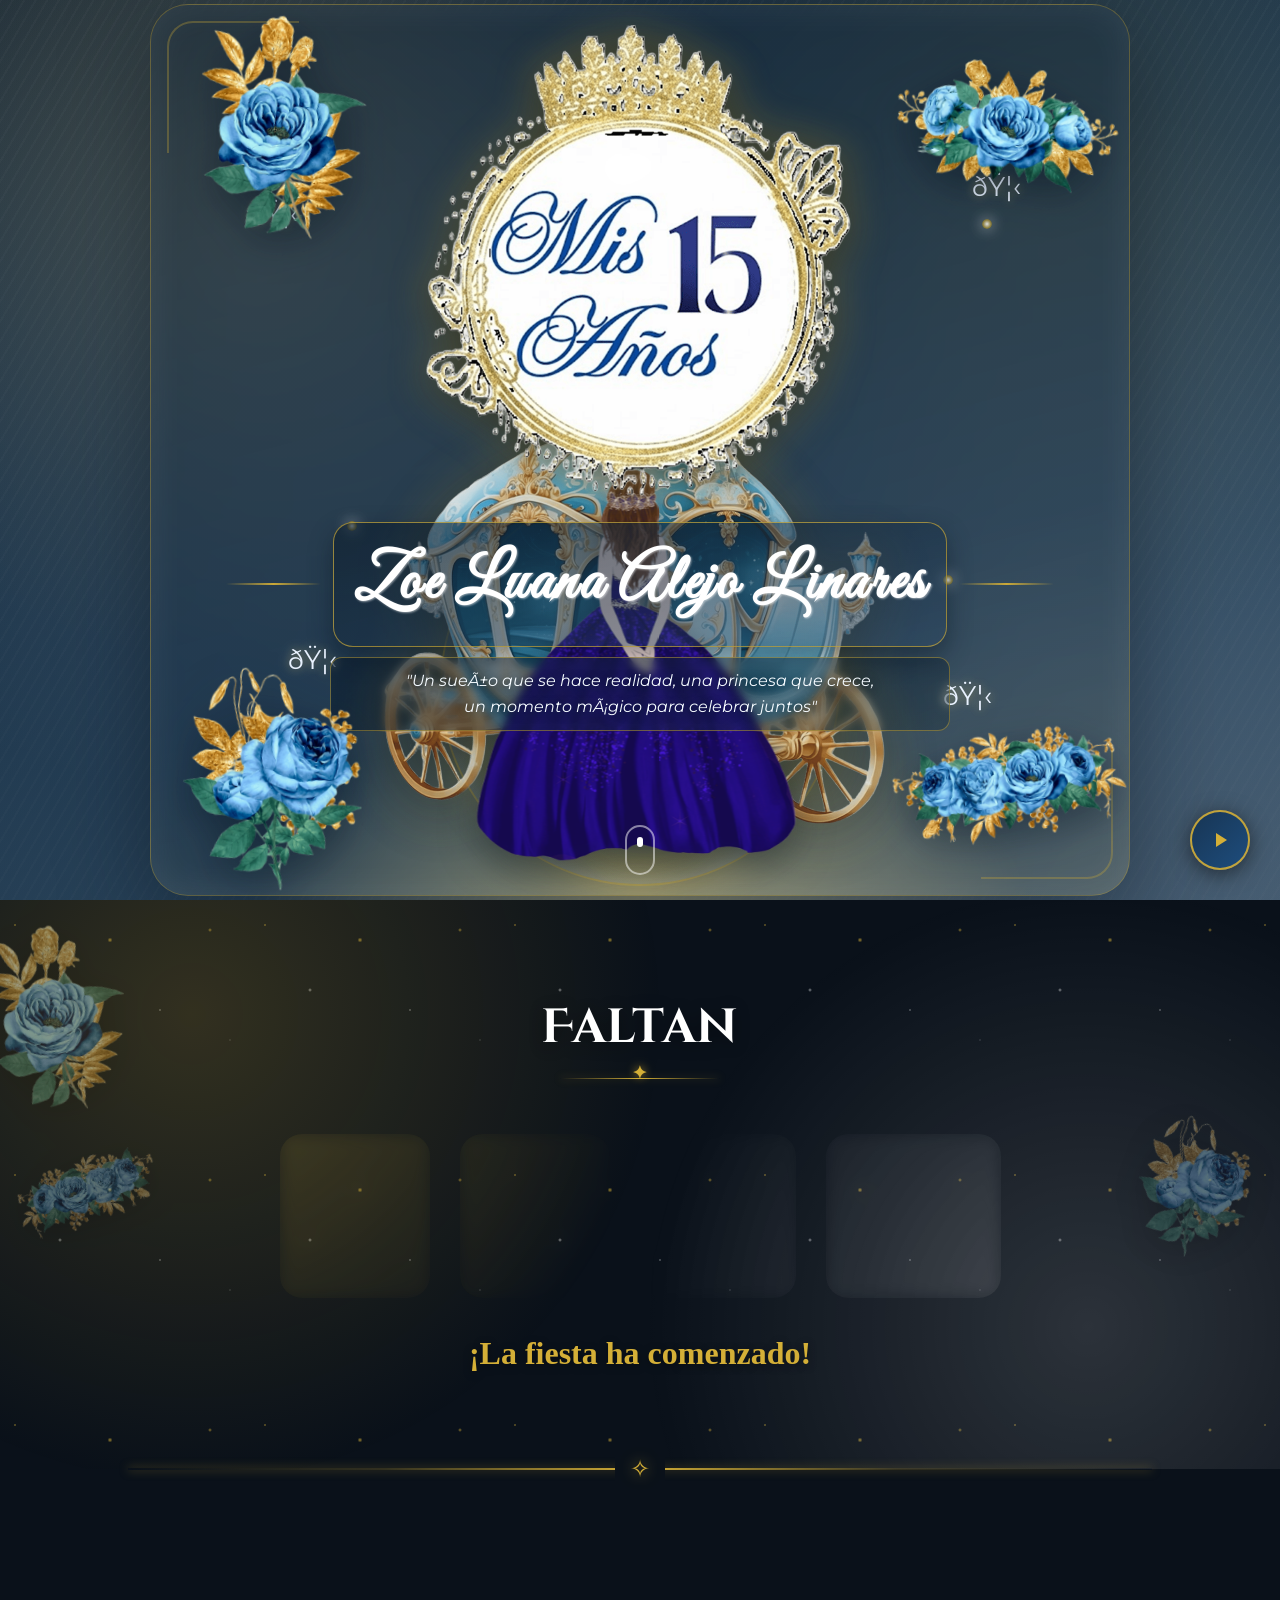
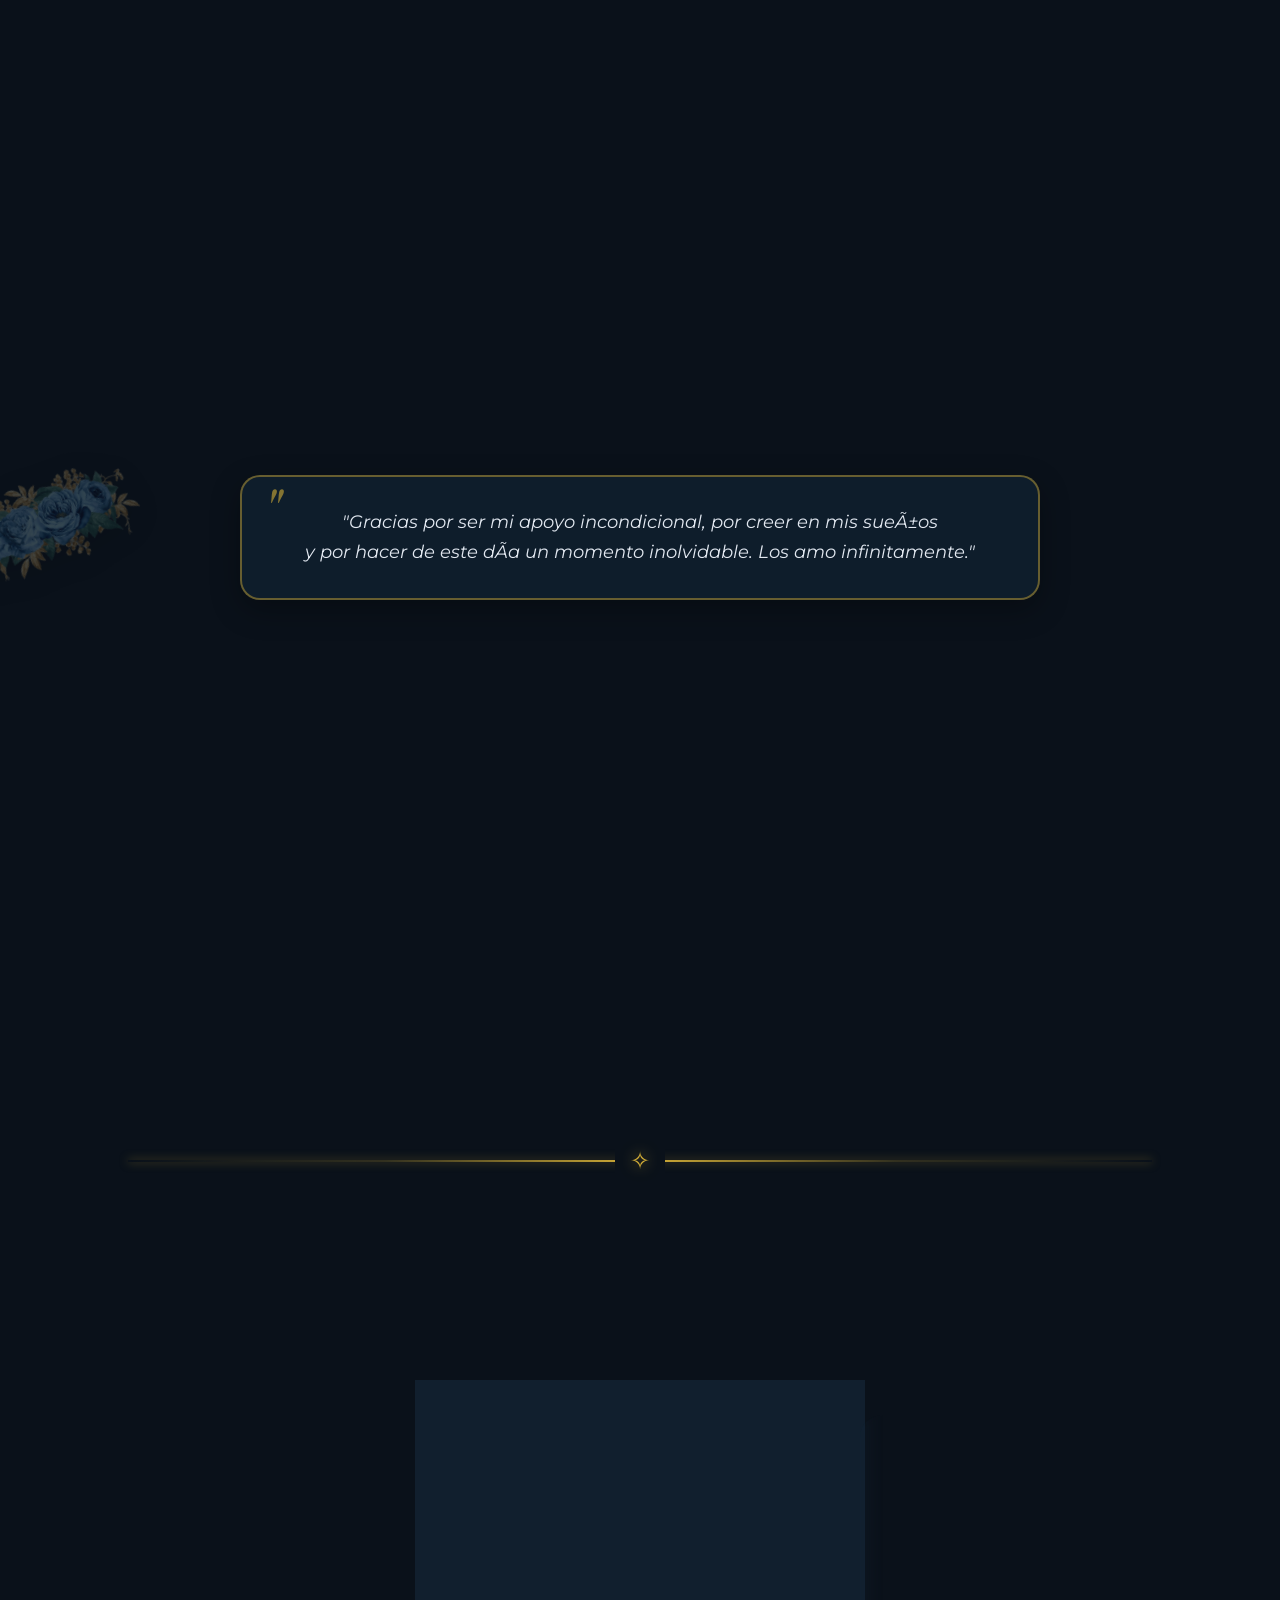
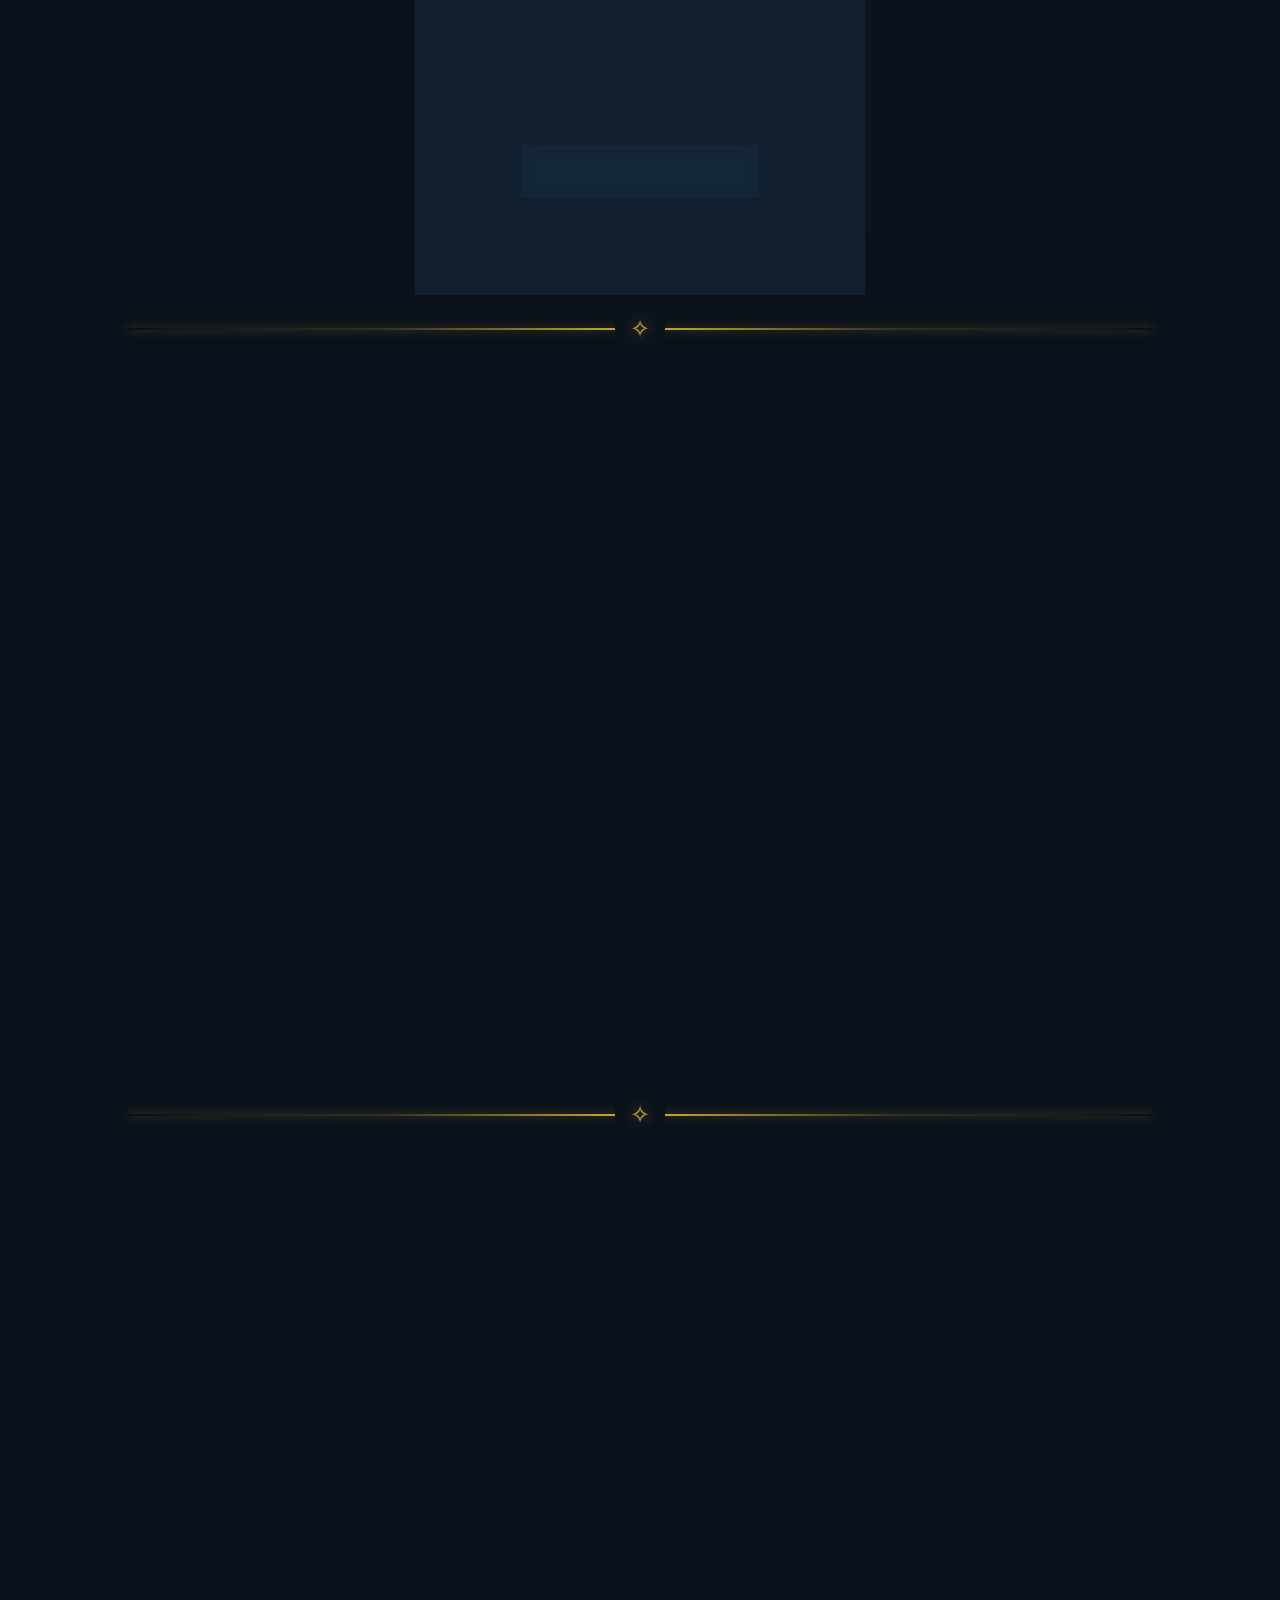
==== 1.html @ 53ca2312 "Corrección en los nombres de los padrinos" ====
﻿<!DOCTYPE html>
<html lang="es">
<head>
    <meta charset="UTF-8">
    <meta name="viewport" content="width=device-width, initial-scale=1.0">
    <title>Mis 15 AÃ±os - InvitaciÃ³n</title>
    <link rel="stylesheet" href="styles.css">
    <link rel="preconnect" href="https://fonts.googleapis.com">
    <link rel="preconnect" href="https://fonts.gstatic.com" crossorigin>
<link href="https://fonts.googleapis.com/css2?family=Cinzel+Decorative:wght@400;700;900&family=Great+Vibes&family=Montserrat:wght@300;400;500;600;700&family=Playfair+Display:wght@400;700;800;900&display=swap" rel="stylesheet">
    <link rel="preload" as="image" href="images/Logo.png" fetchpriority="high">
    <link rel="preload" as="image" href="images/carroza.png" fetchpriority="high">
    <link rel="preload" as="image" href="images/chica%20con%20vestido.png" fetchpriority="high">
</head>
<body>
    <!-- Audio Player -->
    <audio id="background-music" loop>
        <source src="music/background.mp3" type="audio/mpeg">
    </audio>
    <button id="music-toggle" class="music-toggle" aria-label="Controlar mÃºsica">
        <svg class="play-icon" viewBox="0 0 24 24" fill="currentColor">
            <path d="M8 5v14l11-7z"/>
        </svg>
        <svg class="pause-icon" viewBox="0 0 24 24" fill="currentColor" style="display: none;">
            <path d="M6 4h4v16H6V4zm8 0h4v16h-4V4z"/>
        </svg>
    </button>

    <!-- Hero Section -->
    <section class="hero" id="inicio">
        <div class="hero-overlay"></div>
        <div class="hero-content">
            <div class="floral-decoration top-left"></div>
            <div class="floral-decoration top-right"></div>
            <div class="hero-text">
                <img src="images/Logo.png" alt="Mis 15 aÃ±os" class="hero-logo fade-in" fetchpriority="high" decoding="async">
                <div class="name-container fade-in-delay-2">
                    <div class="decorative-line"></div>
                    <h3 class="birthday-name">Zoe Luana Alejo Linares</h3>
                    <div class="decorative-line"></div>
                </div>
                <p class="hero-quote fade-in-delay-3">
                    "Un sueÃ±o que se hace realidad, una princesa que crece,<br>
                    un momento mÃ¡gico para celebrar juntos"
                </p>
            </div>
            <div class="hero-effects" aria-hidden="true">
                <span class="sparkle sparkle-1"></span>
                <span class="sparkle sparkle-2"></span>
                <span class="sparkle sparkle-3"></span>
                <span class="sparkle sparkle-4"></span>
                <span class="sparkle sparkle-5"></span>
                <span class="butterfly butterfly-1">ðŸ¦‹</span>
                <span class="butterfly butterfly-2">ðŸ¦‹</span>
                <span class="butterfly butterfly-3">ðŸ¦‹</span>
                <span class="butterfly butterfly-4">ðŸ¦‹</span>
                <span class="carriage-glow"></span>
                <img src="images/carroza.png" alt="" class="hero-carriage" aria-hidden="true" fetchpriority="high" decoding="async">
                <img src="images/chica con vestido.png" alt="" class="hero-girl" aria-hidden="true" fetchpriority="high" decoding="async">
            </div>
            <div class="floral-decoration bottom-left"></div>
            <div class="floral-decoration bottom-right"></div>
            <div class="scroll-indicator">
                <span></span>
            </div>
        </div>
    </section>

    <!-- Countdown Section -->
    <section class="countdown-section" id="contador">
        <div class="container">
            <h2 class="section-title">Faltan</h2>
            <div class="countdown" id="countdown">
                <div class="countdown-item">
                    <span class="countdown-number" id="days">00</span>
                    <span class="countdown-label">DÃ­as</span>
                </div>
                <div class="countdown-item">
                    <span class="countdown-number" id="hours">00</span>
                    <span class="countdown-label">Horas</span>
                </div>
                <div class="countdown-item">
                    <span class="countdown-number" id="minutes">00</span>
                    <span class="countdown-label">Minutos</span>
                </div>
                <div class="countdown-item">
                    <span class="countdown-number" id="seconds">00</span>
                    <span class="countdown-label">Segundos</span>
                </div>
            </div>
            <p class="countdown-message">Â¡Para la fiesta mÃ¡s esperada!</p>
        </div>
    </section>

    <!-- Parents Section -->
    <section class="parents-section">
        <div class="container">
            <h2 class="section-title">Mis Padres</h2>
            <div class="parents-content">
                <div class="parent-card">
                    <div class="parent-icon">
                        <svg viewBox="0 0 24 24" fill="none" stroke="currentColor" stroke-width="2">
                            <path d="M20 21v-2a4 4 0 0 0-4-4H8a4 4 0 0 0-4 4v2"></path>
                            <circle cx="12" cy="7" r="4"></circle>
                        </svg>
                    </div>
                    <h3 class="parent-name">Claudio Manuel Alejo PÃ©rez</h3>
                    <p class="parent-label">PapÃ¡</p>
                </div>
                <div class="parents-divider">
                    <svg viewBox="0 0 24 24" fill="currentColor">
                        <path d="M12 21.35l-1.45-1.32C5.4 15.36 2 12.28 2 8.5 2 5.42 4.42 3 7.5 3c1.74 0 3.41.81 4.5 2.09C13.09 3.81 14.76 3 16.5 3 19.58 3 22 5.42 22 8.5c0 3.78-3.4 6.86-8.55 11.54L12 21.35z"/>
                    </svg>
                </div>
                <div class="parent-card">
                    <div class="parent-icon">
                        <svg viewBox="0 0 24 24" fill="none" stroke="currentColor" stroke-width="2">
                            <path d="M20 21v-2a4 4 0 0 0-4-4H8a4 4 0 0 0-4 4v2"></path>
                            <circle cx="12" cy="7" r="4"></circle>
                        </svg>
                    </div>
                    <h3 class="parent-name">Araceli Linares Cercado</h3>
                    <p class="parent-label">MamÃ¡</p>
                </div>
            </div>
            <p class="parents-quote">
                "Gracias por ser mi apoyo incondicional, por creer en mis sueÃ±os<br>
                y por hacer de este dÃ­a un momento inolvidable. Los amo infinitamente."
            </p>

            <div class="godparents-section">
                <h3 class="subsection-title">Mis Padrinos</h3>
                <div class="godparents-content">
                    <div class="parent-card godparent-card">
                        <div class="parent-icon">
                            <svg viewBox="0 0 24 24" fill="none" stroke="currentColor" stroke-width="2">
                                <path d="M20 21v-2a4 4 0 0 0-4-4H8a4 4 0 0 0-4 4v2"></path>
                                <circle cx="12" cy="7" r="4"></circle>
                            </svg>
                        </div>
                        <h4 class="godparent-name">Lilia Yeni Linares Cercado</h4>
                        <p class="parent-label">Madrina</p>
                    </div>
                    <div class="parent-card godparent-card">
                        <div class="parent-icon">
                            <svg viewBox="0 0 24 24" fill="none" stroke="currentColor" stroke-width="2">
                                <path d="M20 21v-2a4 4 0 0 0-4-4H8a4 4 0 0 0-4 4v2"></path>
                                <circle cx="12" cy="7" r="4"></circle>
                            </svg>
                        </div>
                        <h4 class="godparent-name">Jorge Stwart Prado Moreno</h4>
                        <p class="parent-label">Padrino</p>
                    </div>
                </div>
            </div>
        </div>
    </section>

    <!-- Event Details Section -->
    <section class="event-details" id="detalles">
        <div class="container">
            <h2 class="section-title">Detalles del Evento</h2>
            <div class="details-grid">
                <!-- Date & Time -->
                <div class="detail-card">
                    <div class="detail-icon">
                        <svg viewBox="0 0 24 24" fill="none" stroke="currentColor" stroke-width="2">
                            <rect x="3" y="4" width="18" height="18" rx="2" ry="2"></rect>
                            <line x1="16" y1="2" x2="16" y2="6"></line>
                            <line x1="8" y1="2" x2="8" y2="6"></line>
                            <line x1="3" y1="10" x2="21" y2="10"></line>
                        </svg>
                    </div>
                    <h3>Fecha y Hora</h3>
                    <p class="detail-info">SÃ¡bado, 23 de Mayo de 2026</p>
                    <p class="detail-time">7:00 PM</p>
                </div>

                <!-- Location -->
                <div class="detail-card">
                    <div class="detail-icon">
                        <svg viewBox="0 0 24 24" fill="none" stroke="currentColor" stroke-width="2">
                            <path d="M21 10c0 7-9 13-9 13s-9-6-9-13a9 9 0 0 1 18 0z"></path>
                            <circle cx="12" cy="10" r="3"></circle>
                        </svg>
                    </div>
                    <h3>Lugar</h3>
                    <p class="detail-info">SalÃ³n de Eventos "Carusso"</p>
                    <p class="detail-address">Av. Canevaro 330 Zona C, San Juan de Miraflores</p>
                    <a href="https://www.google.com/maps/place/Recepciones+Carusso/@-12.1662904,-76.9694678,18.75z/data=!4m6!3m5!1s0x9105b8541e04063b:0xa43480377d0eee1f!8m2!3d-12.1665466!4d-76.9689418!16s%2Fg%2F11bxc6ftqn?entry=ttu&g_ep=EgoyMDI2MDEyMS4wIKXMDSoKLDEwMDc5MjA3MUgBUAM%3D" target="_blank" class="btn-secondary">
                        <svg viewBox="0 0 24 24" fill="none" stroke="currentColor" stroke-width="2">
                            <path d="M21 10c0 7-9 13-9 13s-9-6-9-13a9 9 0 0 1 18 0z"></path>
                            <circle cx="12" cy="10" r="3"></circle>
                        </svg>
                        Ver UbicaciÃ³n
                    </a>
                </div>

                <!-- Dress Code -->
                <div class="detail-card">
                    <div class="detail-icon">
                        <svg viewBox="0 0 24 24" fill="none" stroke="currentColor" stroke-width="2">
                            <path d="M16 21v-2a4 4 0 0 0-4-4H6a4 4 0 0 0-4 4v2"></path>
                            <circle cx="9" cy="7" r="4"></circle>
                            <path d="M22 21v-2a4 4 0 0 0-3-3.87"></path>
                            <path d="M16 3.13a4 4 0 0 1 0 7.75"></path>
                        </svg>
                    </div>
                    <h3>CÃ³digo de Vestimenta</h3>
                    <p class="detail-info">Formal / Elegante</p>
                    <p class="detail-note">*Nos reservamos el <span class="steel-highlight">azul acero</span> para la cumpleaÃ±era</p>
                </div>
            </div>
        </div>
    </section>

    <!-- Gift Registry Section -->
    <section class="gift-registry" id="regalos">
        <div class="container">
            <h2 class="section-title">Lista de Regalos</h2>
            <p class="registry-description">
                El mejor regalo es que estÃ©s presente en este dÃ­a tan esperado, pero si deseas hacerme un obsequio te dejo estas opciones:
            </p>
            
            <div class="registry-grid">
                <!-- BCP Account -->
                <div class="registry-card">
                    <div class="registry-icon">
                        <svg viewBox="0 0 24 24" fill="none" stroke="currentColor" stroke-width="2">
                            <rect x="1" y="4" width="22" height="16" rx="2" ry="2"></rect>
                            <line x1="1" y1="10" x2="23" y2="10"></line>
                        </svg>
                    </div>
                    <h3>Cuenta BCP Soles</h3>
                    <p class="account-number">193-06077317-0-03</p>
                    <button class="copy-btn" onclick="copyToClipboard('19306077317003')">
                        <svg viewBox="0 0 24 24" fill="none" stroke="currentColor" stroke-width="2">
                            <rect x="9" y="9" width="13" height="13" rx="2" ry="2"></rect>
                            <path d="M5 15H4a2 2 0 0 1-2-2V4a2 2 0 0 1 2-2h9a2 2 0 0 1 2 2v1"></path>
                        </svg>
                        Copiar
                    </button>
                </div>

                <!-- Interbank Account -->
                <div class="registry-card">
                    <div class="registry-icon">
                        <svg viewBox="0 0 24 24" fill="none" stroke="currentColor" stroke-width="2">
                            <circle cx="12" cy="12" r="10"></circle>
                            <path d="M12 6v6l4 2"></path>
                        </svg>
                    </div>
                    <h3>Cuenta Interbancaria</h3>
                    <p class="account-number">002-19310607731700313</p>
                    <button class="copy-btn" onclick="copyToClipboard('00219310607731700313')">
                        <svg viewBox="0 0 24 24" fill="none" stroke="currentColor" stroke-width="2">
                            <rect x="9" y="9" width="13" height="13" rx="2" ry="2"></rect>
                            <path d="M5 15H4a2 2 0 0 1-2-2V4a2 2 0 0 1 2-2h9a2 2 0 0 1 2 2v1"></path>
                        </svg>
                        Copiar
                    </button>
                </div>

                <!-- Yape -->
                <div class="registry-card">
                    <div class="registry-icon yape-icon">
                        <svg viewBox="0 0 24 24" fill="none" stroke="currentColor" stroke-width="2">
                            <path d="M22 16.92v3a2 2 0 0 1-2.18 2 19.79 19.79 0 0 1-8.63-3.07 19.5 19.5 0 0 1-6-6 19.79 19.79 0 0 1-3.07-8.67A2 2 0 0 1 4.11 2h3a2 2 0 0 1 2 1.72 12.84 12.84 0 0 0 .7 2.81 2 2 0 0 1-.45 2.11L8.09 9.91a16 16 0 0 0 6 6l1.27-1.27a2 2 0 0 1 2.11-.45 12.84 12.84 0 0 0 2.81.7A2 2 0 0 1 22 16.92z"></path>
                        </svg>
                    </div>
                    <h3>Yape</h3>
                    <p class="account-number">983 708 499</p>
                    <button class="copy-btn" onclick="copyToClipboard('983708499')">
                        <svg viewBox="0 0 24 24" fill="none" stroke="currentColor" stroke-width="2">
                            <rect x="9" y="9" width="13" height="13" rx="2" ry="2"></rect>
                            <path d="M5 15H4a2 2 0 0 1-2-2V4a2 2 0 0 1 2-2h9a2 2 0 0 1 2 2v1"></path>
                        </svg>
                        Copiar
                    </button>
                </div>
            </div>
        </div>
    </section>

    <!-- RSVP Section -->
    <section class="rsvp-section" id="confirmacion">
        <div class="container">
            <div class="rsvp-content">
                <h2 class="section-title">Confirma tu Asistencia</h2>
                <p class="rsvp-description">
                    Tu presencia es el mejor regalo. Por favor, confirma tu asistencia 
                    antes del <strong>3 de Mayo de 2026</strong>
                </p>
                
                <div class="rsvp-warning">
                    <svg viewBox="0 0 24 24" fill="none" stroke="currentColor" stroke-width="2">
                        <circle cx="12" cy="12" r="10"></circle>
                        <line x1="12" y1="8" x2="12" y2="12"></line>
                        <line x1="12" y1="16" x2="12.01" y2="16"></line>
                    </svg>
                    <p><strong>Nota Importante:</strong> Esta invitaciÃ³n es vÃ¡lida para <strong>1 persona</strong>.</p>
                </div>

                <!-- Embedded Google Form -->
                <div class="form-container">
                    <iframe src="https://docs.google.com/forms/d/e/1FAIpQLSfX8JyVcoQo_DBezFgRnjNlsVdcyi7wbqnuCx07O2chSOYLpQ/viewform?embedded=true" width="640" height="748" frameborder="0" marginheight="0" marginwidth="0" loading="lazy" referrerpolicy="no-referrer">Cargandoâ€¦</iframe>
                </div>
            </div>
        </div>
    </section>

    <!-- Footer -->
    <footer class="footer">
        <div class="container">
            <div class="footer-content">
                <div class="footer-decoration"></div>
                <p class="footer-text">Â¡Esperamos celebrar contigo este momento tan especial!</p>
                <div class="footer-decoration"></div>
            </div>
            <p class="footer-copyright">Con amor, Familia Alejo Linares âœ¨</p>
        </div>
    </footer>

    <script src="script.js"></script>
</body>
</html>
---- styles.css ----
/* ===== Variables y Reset ===== */
:root {
    --primary-purple: #1e4d7d;
    --primary-pink: #2d5fa8;
    --light-purple: #4a7fa8;
    --light-pink: #a8c8d8;
    --dark-purple: #0d2340;
    --accent-gold: #D4AF37;
    --text-dark: #122235;
    --text-light: #FFFFFF;
    --bg-light: #f2f6fb;
    --bg-white: #FFFFFF;
    --shadow: rgba(0, 0, 0, 0.4);
}

* {
    margin: 0;
    padding: 0;
    box-sizing: border-box;
}

html {
    scroll-behavior: smooth;
    overflow-x: clip;
}

body {
    font-family: 'Montserrat', sans-serif;
    color: #e2e8f0;
    background: #0a111a;
    overflow-x: clip;
    min-height: 100vh;
    line-height: 1.6;
}

.container {
    max-width: 1200px;
    margin: 0 auto;
    padding: 0 20px;
    position: relative;
}

/* ===== Hero Section ===== */
.hero {
    position: relative;
    height: auto;
    min-height: 100svh;
    display: flex;
    align-items: center;
    justify-content: center;
    background:
        radial-gradient(circle at 18% 20%, rgba(212, 175, 55, 0.18) 0%, transparent 38%),
        radial-gradient(circle at 82% 22%, rgba(212, 175, 55, 0.16) 0%, transparent 36%),
        linear-gradient(160deg, #172a3c 0%, #274661 38%, #3f6483 72%, #6f8fac 100%);
    overflow: hidden;
    height: 100svh;
    padding: 0;
}


.hero::before {
    content: '';
    position: absolute;
    top: 0;
    left: 0;
    right: 0;
    bottom: 0;
    background-image: 
        radial-gradient(circle at 20% 30%, rgba(255, 255, 255, 0.16) 0%, transparent 45%),
        radial-gradient(circle at 80% 70%, rgba(255, 255, 255, 0.12) 0%, transparent 45%),
        repeating-linear-gradient(120deg, rgba(255, 255, 255, 0.03) 0px, rgba(255, 255, 255, 0.03) 2px, transparent 2px, transparent 10px);
    pointer-events: none;
}

.hero::after {
    content: '';
    position: absolute;
    left: 50%;
    bottom: -180px;
    width: min(780px, 95vw);
    height: 380px;
    transform: translateX(-50%);
    background:
        radial-gradient(ellipse at center, rgba(212, 175, 55, 0.34) 0%, rgba(212, 175, 55, 0.14) 38%, transparent 72%),
        radial-gradient(ellipse at center, rgba(255, 255, 255, 0.32) 0%, transparent 68%);
    filter: blur(3px);
    pointer-events: none;
}

.hero-overlay {
    position: absolute;
    top: 0;
    left: 0;
    right: 0;
    bottom: 0;
    background: linear-gradient(180deg, rgba(9, 20, 30, 0.24) 0%, rgba(10, 22, 34, 0.44) 100%);
}

.hero-content {
    position: relative;
    z-index: 2;
    text-align: center;
    padding: clamp(10px, 1.8vh, 22px) 20px clamp(10px, 1.8vh, 22px);
    width: 100%;
    max-width: 980px;
    min-height: calc(100svh - 8px);
    max-height: calc(100svh - 8px);
    display: flex;
    flex-direction: column;
    justify-content: flex-start;
    overflow: hidden;
    border: 1px solid rgba(212, 175, 55, 0.35);
    border-radius: 38px;
    background: linear-gradient(165deg, rgba(16, 35, 52, 0.38) 0%, rgba(22, 45, 67, 0.28) 65%, rgba(212, 175, 55, 0.1) 100%);
    box-shadow: 0 25px 90px rgba(8, 18, 29, 0.45), inset 0 0 40px rgba(255, 255, 255, 0.08);
    backdrop-filter: blur(8px);
    animation: heroReveal 1.1s cubic-bezier(.2,.8,.2,1) both;
}

@keyframes heroReveal {
    from {
        opacity: 0;
        transform: translateY(22px) scale(0.98);
    }
    to {
        opacity: 1;
        transform: translateY(0) scale(1);
    }
}

.hero-content::before,
.hero-content::after {
    content: '';
    position: absolute;
    width: 130px;
    height: 130px;
    border: 2px solid rgba(212, 175, 55, 0.55);
    opacity: 0.55;
    pointer-events: none;
}

.hero-content::before {
    top: 16px;
    left: 16px;
    border-right: none;
    border-bottom: none;
    border-radius: 26px 0 0 0;
}

.hero-content::after {
    right: 16px;
    bottom: 16px;
    border-left: none;
    border-top: none;
    border-radius: 0 0 26px 0;
}

.hero-text {
    color: var(--text-light);
    position: relative;
    z-index: 3;
    padding: 4px 10px clamp(82px, 14vh, 130px);
}

.hero-logo {
    width: clamp(260px, 37vw, 460px);
    display: block;
    margin: 0 auto 6px;
    filter: drop-shadow(0 8px 18px rgba(6, 15, 24, 0.55)) drop-shadow(0 0 18px rgba(212, 175, 55, 0.4));
    animation: logoEnter 1.2s cubic-bezier(.2,.8,.2,1) both, logoShimmer 4s ease-in-out 1.2s infinite;
}

@keyframes logoEnter {
    from {
        opacity: 0;
        transform: translateY(-16px) scale(0.92);
    }
    to {
        opacity: 1;
        transform: translateY(0) scale(1);
    }
}

@keyframes logoShimmer {
    0%, 100% {
        transform: translateY(0);
        filter: drop-shadow(0 8px 18px rgba(6, 15, 24, 0.55)) drop-shadow(0 0 16px rgba(212, 175, 55, 0.3));
    }
    50% {
        transform: translateY(-4px);
        filter: drop-shadow(0 10px 22px rgba(6, 15, 24, 0.6)) drop-shadow(0 0 24px rgba(212, 175, 55, 0.55));
    }
}

.crown-emblem {
    font-size: clamp(2rem, 5vw, 2.8rem);
    margin-bottom: 12px;
    filter: drop-shadow(0 2px 8px rgba(212, 175, 55, 0.55));
    animation: crownPulse 2.8s ease-in-out infinite;
}

@keyframes crownPulse {
    0%, 100% {
        transform: translateY(0px) scale(1);
    }
    50% {
        transform: translateY(-4px) scale(1.04);
    }
}

.subtitle {
    font-family: 'Cinzel Decorative', 'Playfair Display', serif;
    font-size: clamp(1.8rem, 4.5vw, 2.5rem);
    font-weight: 400;
    margin-bottom: -5px;
    letter-spacing: 4px;
    opacity: 0.95;
}

.main-title {
    font-family: 'Cinzel Decorative', 'Playfair Display', serif;
    font-size: clamp(3.5rem, 9vw, 6rem);
    font-weight: 700;
    margin-bottom: 20px;
    letter-spacing: 8px;
    text-shadow: 3px 3px 10px rgba(0, 0, 0, 0.3);
}

.name-container {
    display: flex;
    align-items: center;
    justify-content: center;
    gap: 20px;
    margin: 25px 0;
}

.decorative-line {
    width: 80px;
    height: 2px;
    background: linear-gradient(90deg, transparent, rgba(212, 175, 55, 0.95), transparent);
}

.birthday-name {
    font-family: 'Great Vibes', 'Dancing Script', cursive !important;
    font-size: clamp(1.8rem, 8vw, 4rem) !important;
    font-weight: 900 !important;
    letter-spacing: 2.5px;
    padding: 15px 25px;
    color: #ffffff;
    background: rgba(255, 255, 255, 0.15);
    border-radius: 20px;
    backdrop-filter: blur(10px);
    border: 2px solid rgba(255, 255, 255, 0.3);
    box-shadow: 0 8px 32px rgba(0, 0, 0, 0.1);
    text-shadow: 1px 1px 2px rgba(255, 255, 255, 0.5);
}

.hero-quote {
    font-family: 'Montserrat', sans-serif;
    font-size: clamp(0.95rem, 2vw, 1.15rem);
    font-weight: 400;
    line-height: 1.7;
    margin-top: 30px;
    margin-bottom: 30px;
    padding-bottom: 0;
    opacity: 1;
    font-style: italic;
    color: var(--text-light);
    text-shadow: 2px 2px 8px rgba(0, 0, 0, 0.4);
    max-width: 650px;
    margin-left: auto;
    margin-right: auto;
    position: relative;
    z-index: 10;
}

.hero-effects {
    position: absolute;
    inset: 0;
    pointer-events: none;
    z-index: 2;
}

.sparkle {
    position: absolute;
    width: 10px;
    height: 10px;
    border-radius: 50%;
    background: radial-gradient(circle, rgba(255, 255, 255, 1) 0%, rgba(212, 175, 55, 0.7) 55%, transparent 100%);
    box-shadow: 0 0 14px rgba(255, 255, 255, 0.75);
    animation: twinkle 3s ease-in-out infinite;
}

.sparkle-1 { top: 18%; left: 16%; animation-delay: 0s; }
.sparkle-2 { top: 24%; right: 14%; animation-delay: 0.9s; }
.sparkle-3 { top: 58%; left: 20%; animation-delay: 1.5s; }
.sparkle-4 { top: 64%; right: 18%; animation-delay: 2.2s; }
.sparkle-5 { top: 42%; left: 50%; animation-delay: 0.5s; }

@keyframes twinkle {
    0%, 100% { opacity: 0.35; transform: scale(0.8); }
    50% { opacity: 1; transform: scale(1.25); }
}

.butterfly {
    position: absolute;
    font-size: clamp(1.1rem, 2.1vw, 1.8rem);
    color: #e9f2ff;
    text-shadow: 0 0 8px rgba(212, 175, 55, 0.45), 0 0 16px rgba(255, 255, 255, 0.35);
    animation: floatButterfly 5.8s ease-in-out infinite;
}

.butterfly-1 { top: 21%; left: 10%; animation-delay: 0.4s; }
.butterfly-2 { top: 18%; right: 11%; animation-delay: 1.1s; }
.butterfly-3 { bottom: 24%; left: 14%; animation-delay: 0.8s; }
.butterfly-4 { bottom: 20%; right: 14%; animation-delay: 1.9s; }

@keyframes floatButterfly {
    0%, 100% { transform: translateY(0px) rotate(0deg); opacity: 0.65; }
    50% { transform: translateY(-14px) rotate(6deg); opacity: 1; }
}

.carriage-glow {
    position: absolute;
    left: 50%;
    bottom: clamp(0px, 1vh, 10px);
    width: clamp(230px, 33vw, 400px);
    height: clamp(230px, 33vw, 400px);
    transform: translateX(-50%);
    z-index: 2;
    border-radius: 50%;
    background:
        radial-gradient(circle at center, rgba(227, 240, 255, 0.38) 0%, rgba(145, 178, 206, 0.28) 42%, rgba(212, 175, 55, 0.2) 62%, transparent 72%),
        radial-gradient(circle at center, rgba(212, 175, 55, 0.32) 0%, transparent 70%);
    border: 2px solid rgba(212, 175, 55, 0.4);
    box-shadow: inset 0 0 25px rgba(255, 255, 255, 0.2), 0 0 34px rgba(212, 175, 55, 0.26);
}

.hero-carriage {
    position: absolute;
    width: clamp(310px, 43vw, 530px);
    left: 50%;
    bottom: clamp(4px, 1.2vh, 14px);
    transform: translateX(-50%);
    opacity: 0.86;
    filter: drop-shadow(0 16px 24px rgba(7, 18, 31, 0.62)) drop-shadow(0 0 24px rgba(212, 175, 55, 0.3));
    z-index: 3;
    animation: carriageEnter 1.15s cubic-bezier(.2,.8,.2,1) both, carriageBreathe 4.8s ease-in-out 1.15s infinite;
}

.hero-girl {
    position: absolute;
    width: clamp(255px, 32vw, 365px);
    left: 50%;
    bottom: clamp(14px, 3.2vh, 30px);
    transform: translateX(-50%);
    filter: drop-shadow(0 14px 18px rgba(8, 22, 36, 0.55));
    z-index: 4;
    animation: girlEnter 1.35s cubic-bezier(.2,.8,.2,1) both, princessFloat 5.2s ease-in-out 1.35s infinite;
}

@keyframes carriageEnter {
    from {
        opacity: 0;
        transform: translateX(-50%) translateY(26px) scale(0.9);
    }
    to {
        opacity: 0.93;
        transform: translateX(-50%) translateY(0) scale(1);
    }
}

@keyframes girlEnter {
    from {
        opacity: 0;
        transform: translateX(-50%) translateY(34px) scale(0.9);
    }
    to {
        opacity: 1;
        transform: translateX(-50%) translateY(0) scale(1);
    }
}

@keyframes carriageBreathe {
    0%, 100% {
        transform: translateX(-50%) scale(1);
    }
    50% {
        transform: translateX(-50%) scale(1.025);
    }
}

@keyframes princessFloat {
    0%, 100% {
        transform: translateX(-50%) translateY(0px);
    }
    50% {
        transform: translateX(-50%) translateY(-8px);
    }
}

/* Ornamental Decorations */
.floral-decoration {
    position: absolute;
    width: 240px;
    height: 240px;
    opacity: 1;
    background-image: none;
    background-size: 100% 100%;
    background-repeat: no-repeat;
    background-position: center;
    filter: drop-shadow(0 12px 20px rgba(8, 20, 34, 0.45)) saturate(1.15) contrast(1.06);
    animation: ornamentGlow 4.8s ease-in-out infinite;
    z-index: 20;
    pointer-events: none;
    mix-blend-mode: normal;
}

.top-left {
    top: 4px;
    left: 4px;
    transform: rotate(-10deg);
    background-image: url("images/flor%201.png");
}

.top-right {
    top: 4px;
    right: 4px;
    transform: rotate(9deg);
    background-image: url("images/flor%202.png");
}

.bottom-left {
    bottom: 2px;
    left: 2px;
    transform: rotate(8deg);
    background-image: url("images/flor%203.png");
}

.bottom-right {
    bottom: 2px;
    right: 2px;
    transform: rotate(-8deg);
    background-image: url("images/flor%204.png");
}

@keyframes ornamentGlow {
    0%, 100% {
        opacity: 0.85;
        filter: drop-shadow(0 10px 18px rgba(8, 20, 34, 0.42));
    }
    50% {
        opacity: 1;
        filter: drop-shadow(0 15px 24px rgba(8, 20, 34, 0.6));
    }
}

/* Scroll Indicator */
.scroll-indicator {
    position: absolute;
    bottom: 20px;
    left: 50%;
    transform: translateX(-50%);
    width: 30px;
    height: 50px;
    border: 2px solid rgba(255, 255, 255, 0.5);
    border-radius: 25px;
    display: flex;
    justify-content: center;
    padding-top: 10px;
    z-index: 5;
}

.scroll-indicator span {
    width: 6px;
    height: 10px;
    background: white;
    border-radius: 3px;
    animation: scroll 2s infinite;
}

@media (max-height: 820px) and (min-width: 900px) {
    .hero-content {
        min-height: calc(100svh - 6px);
        max-height: calc(100svh - 6px);
        padding: 10px 16px;
    }

    .hero-text {
        padding: 2px 8px 76px;
    }

    .hero-logo {
        width: clamp(240px, 32vw, 360px);
    }

    .hero-carriage {
        width: clamp(280px, 34vw, 410px);
        bottom: 4px;
    }

    .hero-girl {
        width: clamp(140px, 17vw, 195px);
        bottom: 12px;
    }
}

@keyframes scroll {
    0% {
        transform: translateY(0);
        opacity: 1;
    }
    100% {
        transform: translateY(20px);
        opacity: 0;
    }
}

/* Fade In Animations */
.fade-in {
    animation: fadeIn 1s ease-out forwards;
}

.fade-in-delay {
    animation: fadeIn 1s ease-out 0.3s forwards;
    opacity: 0;
}

.fade-in-delay-2 {
    animation: fadeIn 1s ease-out 0.6s forwards;
    opacity: 0;
}

.fade-in-delay-3 {
    animation: fadeIn 1s ease-out 0.9s forwards;
    opacity: 0;
}

@keyframes fadeIn {
    from {
        opacity: 0;
        transform: translateY(20px);
    }
    to {
        opacity: 1;
        transform: translateY(0);
    }
}

/* ===== Countdown Section ===== */
.countdown-section {
    padding: 80px 20px 80px;
    background: linear-gradient(180deg, #122235 0%, #173554 100%);
    text-align: center;
    position: relative;
    z-index: 10;
}

.countdown-section::before,
.countdown-section::after {
    content: '';
    position: absolute;
    width: 200px;
    height: 200px;
    background-image: url("data:image/svg+xml,%3Csvg xmlns='http://www.w3.org/2000/svg' viewBox='0 0 220 220'%3E%3Cg fill='none' stroke='%23D4AF37' stroke-linecap='round'%3E%3Cpath d='M110 26 L110 194 M26 110 L194 110' stroke-width='5' opacity='0.52'/%3E%3Cpath d='M50 50 L170 170 M170 50 L50 170' stroke-width='4' opacity='0.28'/%3E%3C/g%3E%3Ccircle cx='110' cy='110' r='30' fill='%233f5f7d' opacity='0.2'/%3E%3Ccircle cx='110' cy='110' r='10' fill='%23ffffff' opacity='0.85'/%3E%3C/svg%3E");
    background-size: contain;
    background-repeat: no-repeat;
    opacity: 0.6;
}

.countdown-section::before {
    top: 20px;
    left: -50px;
    transform: rotate(-15deg);
}

.countdown-section::after {
    bottom: 20px;
    right: -50px;
    transform: rotate(15deg) scaleX(-1);
}

/* Más decoraciones para countdown */
.countdown-section .container::before,
.countdown-section .container::after {
    content: '';
    position: absolute;
    width: 150px;
    height: 150px;
    background-image: url("data:image/svg+xml,%3Csvg xmlns='http://www.w3.org/2000/svg' viewBox='0 0 220 220'%3E%3Cg fill='none' stroke='%23D4AF37' stroke-linecap='round'%3E%3Cpath d='M110 26 L110 194 M26 110 L194 110' stroke-width='5' opacity='0.52'/%3E%3Cpath d='M50 50 L170 170 M170 50 L50 170' stroke-width='4' opacity='0.28'/%3E%3C/g%3E%3Ccircle cx='110' cy='110' r='30' fill='%233f5f7d' opacity='0.2'/%3E%3Ccircle cx='110' cy='110' r='10' fill='%23ffffff' opacity='0.85'/%3E%3C/svg%3E");
    background-size: contain;
    background-repeat: no-repeat;
    opacity: 0.4;
    z-index: 0;
}

.countdown-section .container::before {
    top: 50%;
    right: -30px;
    transform: translateY(-50%) rotate(20deg);
}

.countdown-section .container::after {
    top: 50%;
    left: -30px;
    transform: translateY(-50%) rotate(-20deg) scaleX(-1);
}

.section-title {
    font-family: 'Playfair Display', serif;
    font-size: clamp(2rem, 4vw, 3rem);
    color: #ffffff;
    margin-bottom: 20px;
    position: relative;
    display: inline-block;
    z-index: 10;
    text-shadow: 0 4px 12px rgba(0, 0, 0, 0.4);
}

.section-title::after {
    content: '';
    position: absolute;
    bottom: -13px;
    left: 50%;
    transform: translateX(-50%);
    width: 160px;
    height: 1px;
    background: linear-gradient(90deg, transparent, var(--accent-gold), transparent);
    box-shadow: 0 0 8px rgba(212, 175, 55, 0.4);
}

.countdown {
    display: flex;
    justify-content: center;
    gap: 30px;
    flex-wrap: wrap;
    margin: 40px 0 30px;
}

.countdown-item {
    background: rgba(23, 42, 60, 0.6);
    padding: 30px;
    border-radius: 20px;
    min-width: 140px;
    box-shadow: 0 10px 30px rgba(0, 0, 0, 0.4);
    transition: transform 0.3s ease, box-shadow 0.3s ease;
    border: 2px solid rgba(212, 175, 55, 0.4);
    backdrop-filter: blur(8px);
}

.countdown-item:hover {
    transform: translateY(-10px);
    box-shadow: 0 15px 40px rgba(0, 0, 0, 0.6), inset 0 0 15px rgba(212, 175, 55, 0.2);
}

.countdown-number {
    display: block;
    font-size: clamp(3rem, 5vw, 4.5rem);
    font-weight: 700;
    background: linear-gradient(135deg, #ffffff, #d4af37);
    -webkit-background-clip: text;
    -webkit-text-fill-color: transparent;
    background-clip: text;
    line-height: 1;
    text-shadow: 0 4px 12px rgba(0, 0, 0, 0.3);
}

.countdown-label {
    display: block;
    font-size: 1rem;
    color: #e2e8f0;
    margin-top: 10px;
    text-transform: uppercase;
    letter-spacing: 2px;
    font-weight: 500;
}

.countdown-message {
    font-family: 'Dancing Script', cursive;
    font-size: clamp(1.5rem, 3vw, 2rem);
    color: #d4af37;
    margin-top: 30px;
    font-weight: 600;
    text-shadow: 0 2px 8px rgba(0, 0, 0, 0.4);
}

/* ===== Parents Section ===== */
.parents-section {
    padding: 80px 20px;
    background: linear-gradient(180deg, #173554 0%, #1e4d7d 50%, #1c3d5f 100%);
    text-align: center;
    position: relative;
    margin-top: 0;
}

/* Decoraciones de padres solo en desktop */
@media (min-width: 1024px) {
    .parents-section::before,
    .parents-section::after {
        content: '';
        position: absolute;
        width: 200px;
        height: 200px;
        background-image: url("data:image/svg+xml,%3Csvg xmlns='http://www.w3.org/2000/svg' viewBox='0 0 220 220'%3E%3Cg fill='none' stroke='%23D4AF37' stroke-linecap='round'%3E%3Cpath d='M110 26 L110 194 M26 110 L194 110' stroke-width='5' opacity='0.52'/%3E%3Cpath d='M50 50 L170 170 M170 50 L50 170' stroke-width='4' opacity='0.28'/%3E%3C/g%3E%3Ccircle cx='110' cy='110' r='30' fill='%233f5f7d' opacity='0.2'/%3E%3Ccircle cx='110' cy='110' r='10' fill='%23ffffff' opacity='0.85'/%3E%3C/svg%3E");
        background-size: contain;
        background-repeat: no-repeat;
        opacity: 0.25;
        z-index: 1;
    }

    .parents-section::before {
        top: 50%;
        left: -60px;
        transform: translateY(-50%) rotate(-20deg);
    }

    .parents-section::after {
        top: 50%;
        right: -60px;
        transform: translateY(-50%) rotate(20deg) scaleX(-1);
    }
}

.parents-content {
    display: flex;
    justify-content: center;
    align-items: center;
    gap: 40px;
    flex-wrap: wrap;
    margin: 50px 0 40px;
    max-width: 900px;
    margin-left: auto;
    margin-right: auto;
    position: relative;
    z-index: 10;
}

.parent-card {
    background: rgba(23, 42, 60, 0.6);
    backdrop-filter: blur(10px);
    padding: 40px 30px;
    border-radius: 20px;
    box-shadow: 0 10px 30px rgba(0, 0, 0, 0.4);
    transition: transform 0.3s ease, box-shadow 0.3s ease;
    border: 2px solid rgba(212, 175, 55, 0.4);
    min-width: 280px;
    flex: 1;
    max-width: 350px;
    position: relative;
    z-index: 10;
}

.parent-card:hover {
    transform: translateY(-10px);
    box-shadow: 0 15px 40px rgba(0, 0, 0, 0.6);
}

.parent-icon {
    width: 80px;
    height: 80px;
    margin: 0 auto 20px;
    background: linear-gradient(135deg, #d4af37, #b8860b);
    border-radius: 50%;
    display: flex;
    align-items: center;
    justify-content: center;
    box-shadow: 0 4px 15px rgba(212, 175, 55, 0.3);
}

.parent-icon svg {
    width: 40px;
    height: 40px;
    color: #ffffff;
}

.parent-name {
    font-family: 'Playfair Display', serif;
    font-size: 1.8rem;
    color: #ffffff;
    margin-bottom: 10px;
    font-weight: 600;
}

.parent-label {
    font-size: 1rem;
    color: #e2e8f0;
    text-transform: uppercase;
    letter-spacing: 2px;
    opacity: 0.8;
    font-weight: 500;
}

.parents-divider {
    width: 60px;
    height: 60px;
    display: flex;
    align-items: center;
    justify-content: center;
    color: var(--accent-gold);
    flex-shrink: 0;
}

.parents-divider svg {
    width: 50px;
    height: 50px;
}

.parents-quote {
    font-family: 'Montserrat', sans-serif;
    font-size: clamp(1rem, 2vw, 1.15rem);
    font-style: italic;
    color: #e2e8f0;
    line-height: 1.8;
    margin-top: 50px;
    padding: 30px 40px;
    background: rgba(16, 35, 52, 0.7);
    border-radius: 20px;
    max-width: 800px;
    margin-left: auto;
    margin-right: auto;
    position: relative;
    box-shadow: 0 10px 30px rgba(0, 0, 0, 0.3);
    border: 2px solid rgba(212, 175, 55, 0.45);
    z-index: 10;
    backdrop-filter: blur(8px);
}

.parents-quote::before {
    content: '"';
    font-family: 'Playfair Display', serif;
    font-size: 4rem;
    position: absolute;
    top: -20px;
    left: 20px;
    color: var(--accent-gold);
    opacity: 0.6;
}

.godparents-section {
    margin-top: 45px;
    position: relative;
    z-index: 10;
}

.subsection-title {
    font-family: 'Playfair Display', serif;
    font-size: clamp(1.6rem, 2.8vw, 2.2rem);
    color: #ffffff;
    margin-bottom: 28px;
    letter-spacing: 0.5px;
    text-shadow: 0 2px 6px rgba(0, 0, 0, 0.4);
}

.godparents-content {
    display: grid;
    grid-template-columns: repeat(2, minmax(240px, 320px));
    justify-content: center;
    gap: 24px;
}

.godparent-card {
    border: 2px solid rgba(212, 175, 55, 0.4);
    background: rgba(23, 42, 60, 0.6);
    box-shadow: 0 14px 30px rgba(0, 0, 0, 0.3);
}

.godparent-name {
    font-family: 'Playfair Display', serif;
    font-size: 1.6rem;
    color: #ffffff;
    margin-bottom: 10px;
}

/* ===== Photo Gallery ===== */
.photo-gallery {
    padding: 80px 20px;
    background: linear-gradient(180deg, #173554 0%, #122235 50%, #1e4d7d 100%);
    position: relative;
    overflow: hidden;
}

.photo-gallery::before,
.photo-gallery::after {
    content: '';
    position: absolute;
    width: 220px;
    height: 220px;
    background-image: url("data:image/svg+xml,%3Csvg xmlns='http://www.w3.org/2000/svg' viewBox='0 0 220 220'%3E%3Cg fill='none' stroke='%23D4AF37' stroke-linecap='round'%3E%3Cpath d='M110 26 L110 194 M26 110 L194 110' stroke-width='5' opacity='0.52'/%3E%3Cpath d='M50 50 L170 170 M170 50 L50 170' stroke-width='4' opacity='0.28'/%3E%3C/g%3E%3Ccircle cx='110' cy='110' r='30' fill='%233f5f7d' opacity='0.2'/%3E%3Ccircle cx='110' cy='110' r='10' fill='%23ffffff' opacity='0.85'/%3E%3C/svg%3E");
    background-size: contain;
    background-repeat: no-repeat;
    opacity: 0.4;
}

.photo-gallery::before {
    top: 10%;
    left: -60px;
    transform: rotate(-25deg);
}

.photo-gallery::after {
    bottom: 10%;
    right: -60px;
    transform: rotate(25deg) scaleX(-1);
}

/* Más decoraciones para galería */
.photo-gallery .container::before,
.photo-gallery .container::after {
    content: '';
    position: absolute;
    width: 160px;
    height: 160px;
    background-image: url("data:image/svg+xml,%3Csvg xmlns='http://www.w3.org/2000/svg' viewBox='0 0 220 220'%3E%3Cg fill='none' stroke='%23D4AF37' stroke-linecap='round'%3E%3Cpath d='M110 26 L110 194 M26 110 L194 110' stroke-width='5' opacity='0.52'/%3E%3Cpath d='M50 50 L170 170 M170 50 L50 170' stroke-width='4' opacity='0.28'/%3E%3C/g%3E%3Ccircle cx='110' cy='110' r='30' fill='%233f5f7d' opacity='0.2'/%3E%3Ccircle cx='110' cy='110' r='10' fill='%23ffffff' opacity='0.85'/%3E%3C/svg%3E");
    background-size: contain;
    background-repeat: no-repeat;
    opacity: 0.3;
    z-index: 0;
}

.photo-gallery .container::before {
    top: 50%;
    left: -35px;
    transform: translateY(-50%) rotate(-30deg);
}

.photo-gallery .container::after {
    top: 50%;
    right: -35px;
    transform: translateY(-50%) rotate(30deg) scaleX(-1);
}

.gallery-grid {
    display: grid;
    grid-template-columns: repeat(auto-fit, minmax(280px, 1fr));
    gap: 30px;
    margin-top: 50px;
}

.photo-card {
    position: relative;
    border-radius: 20px;
    overflow: hidden;
    box-shadow: 0 10px 30px rgba(0, 0, 0, 0.4);
    transition: transform 0.3s ease;
    aspect-ratio: 3/4;
    background: rgba(23, 42, 60, 0.6);
    border: 2px solid rgba(212, 175, 55, 0.4);
}

.photo-card:hover {
    transform: scale(1.05);
    border-color: var(--accent-gold);
    box-shadow: 0 15px 40px rgba(0, 0, 0, 0.5);
}

.photo-img {
    width: 100%;
    height: 100%;
    object-fit: cover;
    display: block;
}

.photo-placeholder {
    width: 100%;
    padding-top: 120%;
    background: linear-gradient(135deg, #173554, #1e4d7d);
    display: flex;
    align-items: center;
    justify-content: center;
    position: relative;
    color: var(--accent-gold);
}

.photo-placeholder p {
    position: absolute;
    top: 50%;
    left: 50%;
    transform: translate(-50%, -50%);
    font-family: 'Dancing Script', cursive;
    font-size: 2rem;
    color: white;
    text-shadow: 2px 2px 4px rgba(0, 0, 0, 0.3);
}

/* ===== Event Details Section ===== */
.event-details {
    padding: 80px 20px;
    background: linear-gradient(180deg, #122235 0%, #173554 100%);
    position: relative;
    overflow: hidden;
}

.event-details::before,
.event-details::after {
    content: '';
    position: absolute;
    width: 280px;
    height: 280px;
    background-image: url("data:image/svg+xml,%3Csvg xmlns='http://www.w3.org/2000/svg' viewBox='0 0 220 220'%3E%3Cg fill='none' stroke='%23D4AF37' stroke-linecap='round'%3E%3Cpath d='M110 26 L110 194 M26 110 L194 110' stroke-width='5' opacity='0.52'/%3E%3Cpath d='M50 50 L170 170 M170 50 L50 170' stroke-width='4' opacity='0.28'/%3E%3C/g%3E%3Ccircle cx='110' cy='110' r='30' fill='%233f5f7d' opacity='0.2'/%3E%3Ccircle cx='110' cy='110' r='10' fill='%23ffffff' opacity='0.85'/%3E%3C/svg%3E");
    background-size: contain;
    background-repeat: no-repeat;
    opacity: 0.5;
}

.event-details::before {
    top: 30%;
    left: -80px;
    transform: translateY(-50%) rotate(-30deg);
}

.event-details::after {
    bottom: 20%;
    right: -80px;
    transform: rotate(30deg) scaleX(-1);
}

/* Más decoraciones para detalles */
.event-details .container::before,
.event-details .container::after {
    content: '';
    position: absolute;
    width: 200px;
    height: 200px;
    background-image: url("data:image/svg+xml,%3Csvg xmlns='http://www.w3.org/2000/svg' viewBox='0 0 220 220'%3E%3Cg fill='none' stroke='%23D4AF37' stroke-linecap='round'%3E%3Cpath d='M110 26 L110 194 M26 110 L194 110' stroke-width='5' opacity='0.52'/%3E%3Cpath d='M50 50 L170 170 M170 50 L50 170' stroke-width='4' opacity='0.28'/%3E%3C/g%3E%3Ccircle cx='110' cy='110' r='30' fill='%233f5f7d' opacity='0.2'/%3E%3Ccircle cx='110' cy='110' r='10' fill='%23ffffff' opacity='0.85'/%3E%3C/svg%3E");
    background-size: contain;
    background-repeat: no-repeat;
    opacity: 0.35;
    z-index: 0;
}

.event-details .container::before {
    bottom: 15%;
    left: -50px;
    transform: rotate(-35deg);
}

.event-details .container::after {
    top: 15%;
    right: -50px;
    transform: rotate(35deg) scaleX(-1);
}

.details-grid {
    display: grid;
    grid-template-columns: repeat(auto-fit, minmax(300px, 1fr));
    gap: 40px;
    margin-top: 60px;
}

.detail-card {
    background: rgba(23, 42, 60, 0.6);
    padding: 40px 30px;
    border-radius: 20px;
    text-align: center;
    box-shadow: 0 10px 30px rgba(0, 0, 0, 0.4);
    transition: transform 0.3s ease, box-shadow 0.3s ease;
    border: 2px solid rgba(212, 175, 55, 0.4);
    backdrop-filter: blur(10px);
}

.detail-card:hover {
    transform: translateY(-10px);
    box-shadow: 0 15px 40px rgba(0, 0, 0, 0.5);
    border-color: var(--accent-gold);
}

.detail-icon {
    width: 70px;
    height: 70px;
    margin: 0 auto 25px;
    background: linear-gradient(135deg, #173554, #1e4d7d);
    border-radius: 50%;
    display: flex;
    align-items: center;
    justify-content: center;
    border: 2px solid rgba(212, 175, 55, 0.5);
}

.detail-icon svg {
    width: 35px;
    height: 35px;
    color: var(--accent-gold);
}

.detail-card h3 {
    font-family: 'Playfair Display', serif;
    font-size: 1.8rem;
    color: #ffffff;
    margin-bottom: 20px;
}

.detail-info {
    font-size: 1.1rem;
    font-weight: 600;
    color: #e2e8f0;
    margin-bottom: 10px;
}

.detail-time {
    font-size: 1.5rem;
    font-weight: 700;
    color: var(--accent-gold);
    margin-top: 10px;
}

.detail-address {
    font-size: 1rem;
    color: #cbd5e1;
    opacity: 0.8;
    margin-bottom: 20px;
}

.detail-note {
    font-size: 0.9rem;
    color: #cbd5e1;
    font-style: italic;
    opacity: 0.8;
    margin-top: 10px;
}

/* ===== Buttons ===== */
.btn-primary,
.btn-secondary {
    display: inline-flex;
    align-items: center;
    justify-content: center;
    gap: 10px;
    padding: 18px 40px;
    border-radius: 50px;
    font-weight: 600;
    text-decoration: none;
    text-transform: uppercase;
    letter-spacing: 1px;
    transition: all 0.3s ease;
    font-size: 1rem;
    cursor: pointer;
    border: none;
}

.btn-primary {
    background: linear-gradient(135deg, #173554, #1e4d7d);
    color: white;
    box-shadow: 0 10px 30px rgba(0,0,0,0.4);
    border: 1px solid rgba(212, 175, 55, 0.4);
}

.btn-primary:hover {
    transform: translateY(-3px);
    box-shadow: 0 15px 40px rgba(0,0,0,0.5);
    border-color: var(--accent-gold);
}

.btn-primary svg {
    width: 20px;
    height: 20px;
}

.btn-secondary {
    background: rgba(23, 42, 60, 0.6);
    color: #ffffff;
    border: 2px solid rgba(212, 175, 55, 0.7);
    margin-top: 15px;
    padding: 12px 30px;
    font-size: 0.95rem;
    backdrop-filter: blur(10px);
}

.btn-secondary:hover {
    background: linear-gradient(135deg, #173554, #1e4d7d);
    color: white;
    transform: translateY(-2px);
}

.btn-secondary svg {
    width: 18px;
    height: 18px;
}

/* ===== RSVP Section ===== */
.rsvp-section {
    padding: 100px 20px;
    background: linear-gradient(145deg, #0a111a 0%, #122235 55%, #173554 100%);
    text-align: center;
    color: white;
    position: relative;
    overflow: hidden;
}

.rsvp-section::before {
    content: '';
    position: absolute;
    top: 0;
    left: 0;
    right: 0;
    bottom: 0;
    background-image:
        radial-gradient(circle at 20% 30%, rgba(255, 255, 255, 0.05) 0%, transparent 50%),
        radial-gradient(circle at 80% 70%, rgba(255, 255, 255, 0.05) 0%, transparent 50%);
    pointer-events: none;
}

.rsvp-content {
    position: relative;
    z-index: 1;
    max-width: 700px;
    margin: 0 auto;
}

.rsvp-section .section-title {
    color: white;
    margin-bottom: 30px;
}

.rsvp-section .section-title::after {
    background: linear-gradient(90deg, transparent, var(--accent-gold), transparent);
    box-shadow: 0 0 8px rgba(212, 175, 55, 0.4);
}

.rsvp-description {
    font-size: 1.2rem;
    line-height: 1.8;
    margin-bottom: 40px;
    opacity: 0.95;
    color: #e2e8f0;
}

.rsvp-section .btn-primary {
    background: linear-gradient(135deg, #173554, #1e4d7d);
    color: #ffffff;
    font-size: 1.1rem;
    padding: 20px 50px;
    margin: 30px 0;
    border: 1px solid rgba(212, 175, 55, 0.5);
    box-shadow: 0 4px 15px rgba(0, 0, 0, 0.4);
}

.rsvp-section .btn-primary:hover {
    background: #122235;
    border-color: var(--accent-gold);
    transform: translateY(-3px);
}

.rsvp-warning {
    display: flex;
    align-items: center;
    justify-content: center;
    gap: 15px;
    background: rgba(23, 42, 60, 0.6);
    padding: 20px 30px;
    border-radius: 15px;
    margin-top: 40px;
    border: 2px solid rgba(212, 175, 55, 0.4);
    backdrop-filter: blur(10px);
}

.rsvp-warning svg {
    width: 30px;
    height: 30px;
    flex-shrink: 0;
    color: var(--accent-gold);
    margin: 0;
    font-size: 1rem;
    text-align: left;
}

/* ===== Google Form Container ===== */
.form-container {
    margin-top: 40px;
    width: 100%;
    max-width: 700px;
    margin-left: auto;
    margin-right: auto;
    background: rgba(23, 42, 60, 0.6);
    border-radius: 20px;
    overflow: hidden;
    box-shadow: 0 15px 50px rgba(0, 0, 0, 0.5);
    border: 2px solid rgba(212, 175, 55, 0.4);
}

.form-container iframe {
    width: 100%;
    height: 1000px;
    border: none;
    display: block;
}

/* ===== Footer ===== */
.footer {
    padding: 60px 20px 30px;
    background: linear-gradient(180deg, #173554 0%, #0a111a 100%);
    text-align: center;
}

.footer-content {
    display: flex;
    align-items: center;
    justify-content: center;
    gap: 20px;
    margin-bottom: 20px;
}

.footer-decoration {
    width: 100px;
    height: 2px;
    background: linear-gradient(90deg, transparent, var(--accent-gold), transparent);
}

.footer-text {
    font-family: 'Great Vibes', 'Dancing Script', cursive;
    font-size: clamp(1.5rem, 3vw, 2.5rem);
    color: var(--accent-gold);
    text-shadow: 0 2px 4px rgba(0,0,0,0.5);
}

.footer-copyright {
    font-size: 0.95rem;
    color: #cbd5e1;
    opacity: 0.9;
    margin-top: 20px;
}

/* ===== Premium Enhancements ===== */
.section-title {
    letter-spacing: 0.8px;
    text-shadow: 0 3px 16px rgba(0, 0, 0, 0.4);
}

.countdown-item,
.parent-card,
.detail-card,
.registry-card,
.form-container,
.rsvp-warning {
    backdrop-filter: blur(8px);
}

.countdown-item,
.parent-card,
.detail-card,
.registry-card {
    position: relative;
    overflow: hidden;
}

.countdown-item::before,
.parent-card::before,
.detail-card::before,
.registry-card::before {
    content: '';
    position: absolute;
    top: 0;
    left: -120%;
    width: 60%;
    height: 100%;
    background: linear-gradient(115deg, transparent 0%, rgba(255, 255, 255, 0.55) 45%, transparent 100%);
    transition: left 0.8s ease;
    pointer-events: none;
}

.countdown-item:hover::before,
.parent-card:hover::before,
.detail-card:hover::before,
.registry-card:hover::before {
    left: 140%;
}

.detail-icon,
.parent-icon,
.registry-icon,
.music-toggle {
    box-shadow: 0 8px 20px rgba(0, 0, 0, 0.4), 0 0 0 2px rgba(212, 175, 55, 0.3);
}

/* Reemplazo global por hermosas flores para acompañar el diseño elegante */
.countdown-section::before,
.countdown-section::after,
.countdown-section .container::before,
.countdown-section .container::after,
.parents-section::before,
.parents-section::after,
.photo-gallery::before,
.photo-gallery::after,
.photo-gallery .container::before,
.photo-gallery .container::after,
.event-details::before,
.event-details::after,
.event-details .container::before,
.event-details .container::after {
    background-size: contain;
    background-repeat: no-repeat;
    filter: drop-shadow(0 5px 15px rgba(0, 0, 0, 0.5));
}

/* Asignación de flores a cada rincón para una decoración rica y elegante */
.countdown-section::before { background-image: url('images/flor%201.png') !important; }
.countdown-section::after { background-image: url('images/flor%202.png') !important; }
.countdown-section .container::before { background-image: url('images/flor%203.png') !important; }
.countdown-section .container::after { background-image: url('images/flor%204.png') !important; }

.parents-section::before { background-image: url('images/flor%204.png') !important; }
.parents-section::after { background-image: url('images/flor%201.png') !important; }

.photo-gallery::before { background-image: url('images/flor%202.png') !important; }
.photo-gallery::after { background-image: url('images/flor%203.png') !important; }
.photo-gallery .container::before { background-image: url('images/flor%204.png') !important; }
.photo-gallery .container::after { background-image: url('images/flor%201.png') !important; }

.event-details::before { background-image: url('images/flor%203.png') !important; }
.event-details::after { background-image: url('images/flor%202.png') !important; }
.event-details .container::before { background-image: url('images/flor%201.png') !important; }
.event-details .container::after { background-image: url('images/flor%204.png') !important; }

/* Decoración agregada en secciones clave (Regalos y RSVP) */
.gift-registry::before { 
    content: ''; position: absolute; top: -30px; left: -40px; width: 180px; height: 180px;
    background-image: url('images/flor%201.png'); background-size: contain; background-repeat: no-repeat;
    opacity: 0.65; filter: drop-shadow(0 5px 15px rgba(0, 0, 0, 0.4)); transform: rotate(-25deg);
    z-index: 0; pointer-events: none;
}
.gift-registry::after { 
    content: ''; position: absolute; bottom: -20px; right: -40px; width: 200px; height: 200px;
    background-image: url('images/flor%202.png'); background-size: contain; background-repeat: no-repeat;
    opacity: 0.6; filter: drop-shadow(0 5px 15px rgba(0, 0, 0, 0.4)); transform: rotate(35deg);
    z-index: 0; pointer-events: none;
}
.rsvp-section { position: relative; overflow: hidden; }
.rsvp-section::before {
    content: ''; position: absolute; top: 5%; right: -50px; width: 210px; height: 210px;
    background-image: url('images/flor%203.png'); background-size: contain; background-repeat: no-repeat;
    opacity: 0.65; filter: drop-shadow(0 5px 15px rgba(0, 0, 0, 0.4)); transform: rotate(-15deg);
    z-index: 0; pointer-events: none;
}
.rsvp-section::after {
    content: ''; position: absolute; bottom: 5%; left: -50px; width: 190px; height: 190px;
    background-image: url('images/flor%204.png'); background-size: contain; background-repeat: no-repeat;
    opacity: 0.6; filter: drop-shadow(0 5px 15px rgba(0, 0, 0, 0.4)); transform: rotate(20deg);
    z-index: 0; pointer-events: none;
}

/* ===== Ultra Premium Decorations ===== */
/* Fondo de polvo de estrellas (Stardust) sutil y animado */
@keyframes twinkle-stardust {
    0% { opacity: 0.7; }
    50% { opacity: 1; filter: drop-shadow(0 0 2px rgba(212, 175, 55, 0.8)); }
    100% { opacity: 0.7; }
}

.countdown-section .container,
.parents-section .container,
.event-details .container,
.gift-registry .container,
.rsvp-section .container,
.photo-gallery .container {
    position: relative;
    z-index: 2;
}

.countdown-section .container::before,
.parents-section .container::before,
.event-details .container::before,
.gift-registry .container::before,
.rsvp-section .container::before,
.photo-gallery .container::before,
.countdown-section .container::after,
.parents-section .container::after,
.event-details .container::after,
.gift-registry .container::after,
.rsvp-section .container::after,
.photo-gallery .container::after {
    display: block; /* Mantiene válidos los pseudo-elementos */
}

/* Efecto de cascada de destellos (Partículas mágicas interactivas detrás de las tarjetas) */
.cinema-section {
    background-image: 
        radial-gradient(1.5px 1.5px at 15px 25px, rgba(212, 175, 55, 0.6), transparent),
        radial-gradient(2px 2px at 60px 90px, rgba(255, 255, 255, 0.5), transparent),
        radial-gradient(2.5px 2.5px at 110px 40px, rgba(212, 175, 55, 0.7), transparent),
        radial-gradient(1.5px 1.5px at 160px 110px, rgba(255, 255, 255, 0.4), transparent),
        radial-gradient(2px 2px at 210px 30px, rgba(212, 175, 55, 0.6), transparent),
        radial-gradient(1px 1px at 230px 140px, rgba(255, 255, 255, 0.3), transparent);
    background-size: 250px 250px;
    animation: twinkle-stardust 4s infinite alternate ease-in-out;
}

/* Bordes internos dobles tipo filigrana para todas las tarjetas */
.detail-card,
.parent-card,
.registry-card,
.form-container,
.countdown-item,
.photo-card {
    outline: 1px solid rgba(212, 175, 55, 0.25);
    outline-offset: -8px;
    position: relative;
}

/* Brillo mágico dorado en las tarjetas al pasar el ratón o interactuar */
.detail-card:hover,
.parent-card:hover,
.registry-card:hover,
.countdown-item:hover,
.photo-card:hover {
    box-shadow: 0 15px 40px rgba(0, 0, 0, 0.6), 0 0 30px rgba(212, 175, 55, 0.25) !important;
}

/* Animación de flotación suave para las flores */
@keyframes delicate-float {
    0%, 100% { margin-top: 0; filter: drop-shadow(0 5px 15px rgba(0, 0, 0, 0.5)); transform: translateY(0); }
    50% { margin-top: -15px; filter: drop-shadow(0 18px 25px rgba(212, 175, 55, 0.4)); transform: translateY(-3px); }
}

.countdown-section::before,
.parents-section::before,
.event-details::before,
.gift-registry::before,
.rsvp-section::before,
.photo-gallery::before,
.countdown-section .container::before,
.photo-gallery .container::before,
.event-details .container::before {
    animation: delicate-float 2.2s ease-in-out infinite;
}

.countdown-section::after,
.parents-section::after,
.event-details::after,
.gift-registry::after,
.rsvp-section::after,
.photo-gallery::after,
.countdown-section .container::after,
.photo-gallery .container::after,
.event-details .container::after {
    animation: delicate-float 2.8s ease-in-out infinite 0.3s; /* Delay para asincronía */
}

/* Ornatos dorados para los títulos de sección (excepto inicio) */
.section-title {
    position: relative;
}
.section-title::before {
    content: '✦';
    position: absolute;
    bottom: -22px;
    left: 50%;
    transform: translateX(-50%);
    color: var(--accent-gold);
    font-size: 1.1rem;
    text-shadow: 0 0 10px rgba(212, 175, 55, 0.8);
    animation: pulse-star 3s infinite alternate;
    z-index: 2;
}

@keyframes pulse-star {
    0% { opacity: 0.6; transform: translateX(-50%) scale(0.9); }
    100% { opacity: 1; transform: translateX(-50%) scale(1.15); filter: drop-shadow(0 0 8px rgba(212,175,55,1)); }
}

/* Efecto de hilo de luz continuo en botones importantes */
.btn-primary::after,
.btn-secondary::after {
    content: '';
    position: absolute;
    top: 0;
    left: -150%;
    width: 60%;
    height: 100%;
    background: linear-gradient(90deg, transparent, rgba(255, 255, 255, 0.4), transparent);
    animation: shine-sweep 4s infinite cubic-bezier(0.4, 0, 0.2, 1);
}

@keyframes shine-sweep {
    0%, 50% { left: -150%; }
    100% { left: 150%; }
}

/* ===== Responsive Design ===== */
@media (max-width: 768px) {
    .hero {
        height: 100svh;
    }

    .hero-content {
        padding: 18px 14px 30px;
        border-radius: 24px;
        min-height: calc(100svh - 8px);
        max-height: calc(100svh - 8px);
    }

    .hero-content::before,
    .hero-content::after {
        width: 78px;
        height: 78px;
    }

    .hero-effects {
        opacity: 0.85;
    }

    .hero-logo {
        width: clamp(220px, 62vw, 360px);
        margin-bottom: 6px;
    }

    .hero-text {
        padding: 2px 6px 84px;
    }

    .butterfly {
        font-size: 1.1rem;
    }

    .carriage-glow {
        width: clamp(200px, 44vw, 290px);
        height: clamp(200px, 44vw, 290px);
        bottom: 2px;
    }

    .hero-carriage {
        width: clamp(270px, 60vw, 410px);
        bottom: 4px;
    }

    .hero-girl {
        width: clamp(130px, 30vw, 200px);
        bottom: 12px;
    }
    
    .subtitle {
        font-size: 1.5rem;
        margin-bottom: 0;
    }
    
    .main-title {
        font-size: 3rem;
        margin-bottom: 15px;
        letter-spacing: 4px;
    }
    
    .birthday-name {
        font-size: 1.8rem;
        padding: 12px 20px;
    }
    
    .hero-quote {
        font-size: 0.9rem;
        margin-top: 20px;
        margin-bottom: 20px;
    }
    
    .countdown-section {
        padding: 50px 15px;
    }
    
    .section-title {
        font-size: 2rem;
        margin-bottom: 15px;
    }
    
    .countdown {
        gap: 15px;
        margin: 30px 0 15px;
        margin: 30px 0 20px;
    }
    
    .countdown-item {
        min-width: 100px;
        padding: 15px 10px;
    }
    
    .countdown-number {
        font-size: 2.5rem;
    }
    
    .countdown-label {
        font-size: 0.85rem;
        margin-top: 5px;
        letter-spacing: 1px;
    }
    
    .countdown-message {
        font-size: 1.3rem;
        margin-top: 20px;
    }
    
    .parents-section,
    .photo-gallery,
    .event-details {
        padding: 50px 15px;
    }
    
    .parents-section,
    .photo-gallery,
    .event-details {
        padding: 50px 15px;
    }
    
    .parent-card,
    .detail-card {
        padding: 30px 20px;
    }
    
    .parent-icon,
    .detail-icon {
        width: 60px;
        height: 60px;
        margin-bottom: 15px;
    }
    
    .parent-icon svg,
    .detail-icon svg {
        width: 30px;
        height: 30px;
    }
    
    .parent-name {
        font-size: 1.4rem;
    }
    
    .parents-quote {
        padding: 20px 20px;
        margin-top: 30px;
        font-size: 0.95rem;
    }
    
    .parents-quote::before {
        font-size: 3rem;
        top: -15px;
        left: 15px;
    }
    
    .name-container {
        flex-direction: column;
        gap: 15px;
    }
    
    .decorative-line {
        width: 60px;
        transform: rotate(90deg);
    }
    
    .gallery-grid {
        grid-template-columns: 1fr;
    }
    
    .rsvp-section {
        padding: 60px 15px;
    }
    
    .rsvp-description {
        font-size: 1rem;
    }
    
    .rsvp-warning {
        padding: 15px 20px;
        margin-top: 30px;
    }
    
    .rsvp-warning svg {
        width: 24px;
        height: 24px;
    }
    
    .rsvp-warning p {
        font-size: 0.9rem;
    }
    
    .rsvp-warning p {
        font-size: 0.9rem;
    }
    
    .btn-primary,
    .btn-secondary {
        padding: 14px 28px;
        font-size: 0.85rem;
    }
    
    .btn-primary,
    .btn-secondary {
        padding: 14px 28px;
        font-size: 0.85rem;
    }
    
    .parents-content {
        flex-direction: column;
        gap: 25px;
    }

    .godparents-content {
        grid-template-columns: 1fr;
        gap: 18px;
    }

    .godparent-name {
        font-size: 1.4rem;
    }
    
    .parents-content {
        flex-direction: column;
        gap: 25px;
    }
    
    .parents-divider {
        width: 50px;
        height: 50px;
    }
    
    .parents-divider svg {
        width: 40px;
        height: 40px;
    }
    
    .parents-divider svg {
        width: 40px;
        height: 40px;
    }
    
    .rsvp-warning {
        flex-direction: column;
        text-align: center;
    }
    
    .rsvp-warning p {
        text-align: center;
    }
    
    .form-container {
        border-radius: 15px;
        border: 2px solid rgba(212, 175, 55, 0.4);
        margin-top: 30px;
    }
    
    .form-container iframe {
        height: 1100px;
    }
    
    .footer {
        padding: 40px 15px 20px;
    }
    
    .footer-text {
        font-size: 1.3rem;
    }
    
    .footer-copyright {
        font-size: 0.85rem;
    }
    
    .footer-content {
        flex-direction: column;
    }
    
    .footer-decoration {
        transform: rotate(90deg);
        width: 50px;
    }
    
    /* Ajustar tamaño de flores decorativas en móvil */
    .countdown-section::before,
    .countdown-section::after {
        width: 120px;
        height: 120px;
        opacity: 0.4;
    }
    
    .countdown-section::before {
        left: -40px;
    }
    
    .countdown-section::after {
        right: -40px;
    }
    
    .parents-section::before,
    .parents-section::after {
        width: 140px;
        height: 140px;
        opacity: 0.3;
    }
    
    .parents-section::before {
        left: -50px;
    }
    
    .parents-section::after {
        right: -50px;
    }
    
    .photo-gallery::before,
    .photo-gallery::after {
        width: 130px;
        height: 130px;
        opacity: 0.3;
    }
    
    .photo-gallery::before {
        left: -45px;
    }
    
    .photo-gallery::after {
        right: -45px;
    }
    
    .event-details::before,
    .event-details::after {
        width: 150px;
        height: 150px;
        opacity: 0.3;
    }
    
    .event-details::before {
        left: -55px;
    }
    
    .event-details::after {
        right: -55px;
    }
    
    /* Decoraciones adicionales más pequeñas */
    .countdown-section .container::before,
    .countdown-section .container::after {
        width: 90px;
        height: 90px;
        opacity: 0.3;
    }
    
    .countdown-section .container::before {
        right: -20px;
    }
    
    .countdown-section .container::after {
        left: -20px;
    }
    
    .photo-gallery .container::before,
    .photo-gallery .container::after {
        width: 95px;
        height: 95px;
        opacity: 0.25;
    }
    
    .photo-gallery .container::before {
        left: -20px;
    }
    
    .photo-gallery .container::after {
        right: -20px;
    }
    
    .event-details .container::before,
    .event-details .container::after {
        width: 110px;
        height: 110px;
        opacity: 0.25;
    }
    
    .event-details .container::before {
        left: -30px;
    }
    
    .event-details .container::after {
        right: -30px;
    }
}

@media (max-width: 480px) {
    .hero {
        height: 100svh;
    }

    .hero-content {
        padding: 14px 10px 22px;
        border-radius: 18px;
        min-height: calc(100svh - 8px);
        max-height: calc(100svh - 8px);
    }

    .hero-content::before,
    .hero-content::after {
        width: 58px;
        height: 58px;
        border-width: 1px;
    }

    .crown-emblem {
        margin-bottom: 8px;
    }

    .sparkle {
        width: 8px;
        height: 8px;
    }

    .hero-logo {
        width: clamp(190px, 62vw, 280px);
        margin-bottom: 4px;
    }

    .hero-text {
        padding: 0 4px 74px;
    }

    .butterfly {
        font-size: 0.95rem;
    }

    .carriage-glow {
        width: clamp(170px, 55vw, 240px);
        height: clamp(170px, 55vw, 240px);
        bottom: 0;
    }

    .hero-carriage {
        width: clamp(250px, 75vw, 330px);
        bottom: 2px;
    }

    .hero-girl {
        width: clamp(120px, 35vw, 160px);
        bottom: 8px;
    }
    
    .subtitle {
        font-size: 1.3rem;
    }
    
    .main-title {
        font-size: 2.5rem;
        letter-spacing: 3px;
    }
    
    .birthday-name {
        font-size: 1.5rem;
        padding: 10px 15px;
    }
    
    .hero-quote {
        font-size: 0.85rem;
    }
    
    .countdown-item {
        min-width: 85px;
        padding: 12px 8px;
    }
    
    .countdown-number {
        font-size: 2rem;
    }
    
    .countdown-label {
        font-size: 0.75rem;
    }
    
    .section-title {
        font-size: 1.8rem;
    }
    
    .parent-card,
    .detail-card {
        padding: 25px 15px;
    }
    
    .parent-name,
    .detail-card h3 {
        font-size: 1.3rem;
    }
    
    .parents-quote {
        padding: 15px;
        font-size: 0.9rem;
    }
    
    .btn-primary,
    .btn-secondary {
        padding: 12px 24px;
        font-size: 0.8rem;
    }
    
    .floral-decoration {
        width: 120px;
        height: 120px;
    }

    .top-left,
    .top-right {
        top: 2px;
    }

    .bottom-left,
    .bottom-right {
        bottom: 0;
    }
    
    /* Flores decorativas aún más pequeñas */
    .countdown-section::before,
    .countdown-section::after {
        width: 100px;
        height: 100px;
        opacity: 0.3;
    }
    
    .countdown-section::before {
        left: -35px;
    }
    
    .countdown-section::after {
        right: -35px;
    }
    
    .parents-section::before,
    .parents-section::after {
        width: 110px;
        height: 110px;
        opacity: 0.25;
    }
    
    .parents-section::before {
        left: -40px;
    }
    
    .parents-section::after {
        right: -40px;
    }
    
    .photo-gallery::before,
    .photo-gallery::after {
        width: 100px;
        height: 100px;
        opacity: 0.25;
    }
    
    .event-details::before,
    .event-details::after {
        width: 120px;
        height: 120px;
        opacity: 0.25;
    }
    
    /* Decoraciones adicionales en móvil pequeño */
    .countdown-section .container::before,
    .countdown-section .container::after {
        width: 70px;
        height: 70px;
        opacity: 0.25;
    }
    
    .parents-section .container::before,
    .parents-section .container::after {
        width: 80px;
        height: 80px;
        opacity: 0.2;
    }
    
    .photo-gallery .container::before,
    .photo-gallery .container::after {
        width: 75px;
        height: 75px;
        opacity: 0.2;
    }
    
    .event-details .container::before,
    .event-details .container::after {
        width: 85px;
        height: 85px;
        opacity: 0.2;
    }
}

/* ===== Scroll Animations ===== */
@media (prefers-reduced-motion: no-preference) {
    .detail-card,
    .photo-card,
    .countdown-item {
        opacity: 0;
        animation: fadeInUp 0.6s ease-out forwards;
    }
    
    .detail-card:nth-child(1) {
        animation-delay: 0.1s;
    }
    
    .detail-card:nth-child(2) {
        animation-delay: 0.2s;
    }
    
    .detail-card:nth-child(3) {
        animation-delay: 0.3s;
    }
    
    @keyframes fadeInUp {
        from {
            opacity: 0;
            transform: translateY(30px);
        }
        to {
            opacity: 1;
            transform: translateY(0);
        }
    }
}

/* ===== Gift Registry Section ===== */
.gift-registry {
    padding: 80px 20px;
    background: linear-gradient(180deg, #1e4d7d 0%, #173554 50%, #0a111a 100%);
    text-align: center;
    position: relative;
}

.registry-description {
    font-family: 'Montserrat', sans-serif;
    font-size: clamp(1rem, 2vw, 1.15rem);
    color: #e2e8f0;
    margin-bottom: 50px;
    max-width: 600px;
    margin-left: auto;
    margin-right: auto;
}

.registry-grid {
    display: grid;
    grid-template-columns: repeat(auto-fit, minmax(280px, 1fr));
    gap: 30px;
    max-width: 1000px;
    margin: 0 auto;
}

.registry-card {
    background: rgba(23, 42, 60, 0.6);
    padding: 40px 30px;
    border-radius: 20px;
    box-shadow: 0 10px 30px rgba(0, 0, 0, 0.4);
    transition: transform 0.3s ease, box-shadow 0.3s ease;
    border: 2px solid rgba(212, 175, 55, 0.4);
    position: relative;
    z-index: 10;
    backdrop-filter: blur(10px);
}

.registry-card:hover {
    transform: translateY(-5px);
    box-shadow: 0 15px 40px rgba(0, 0, 0, 0.5);
    border-color: var(--accent-gold);
}

.registry-icon {
    width: 60px;
    height: 60px;
    margin: 0 auto 20px;
    padding: 15px;
    background: linear-gradient(135deg, #173554, #1e4d7d);
    border-radius: 50%;
    display: flex;
    align-items: center;
    justify-content: center;
    border: 2px solid rgba(212, 175, 55, 0.5);
}

.registry-icon svg {
    width: 100%;
    height: 100%;
    stroke: var(--accent-gold);
}

.registry-icon.yape-icon {
    background: linear-gradient(135deg, #2b4c73, #1e4d7d);
}

.registry-card h3 {
    font-family: 'Playfair Display', serif;
    font-size: clamp(1.3rem, 2.5vw, 1.6rem);
    color: #ffffff;
    margin-bottom: 15px;
    font-weight: 700;
}

.account-number {
    font-family: 'Montserrat', monospace;
    font-size: clamp(1.1rem, 2vw, 1.3rem);
    color: #e2e8f0;
    font-weight: 600;
    margin-bottom: 20px;
    letter-spacing: 1px;
    word-break: break-all;
}

.copy-btn {
    background: linear-gradient(135deg, #173554, #1e4d7d);
    color: #ffffff;
    border: 1px solid rgba(212, 175, 55, 0.5);
    padding: 12px 30px;
    border-radius: 50px;
    font-size: 1rem;
    font-weight: 600;
    cursor: pointer;
    transition: all 0.3s ease;
    display: inline-flex;
    align-items: center;
    gap: 8px;
    box-shadow: 0 4px 15px rgba(0, 0, 0, 0.4);
}

.copy-btn:hover {
    transform: translateY(-2px);
    box-shadow: 0 6px 20px rgba(0, 0, 0, 0.5);
    border-color: var(--accent-gold);
}

.copy-btn svg {
    width: 18px;
    height: 18px;
}

/* ===== Music Toggle Button ===== */
.music-toggle {
    position: fixed;
    bottom: 30px;
    right: 30px;
    width: 60px;
    height: 60px;
    border-radius: 50%;
    background: linear-gradient(135deg, #173554, #1e4d7d);
    border: 2px solid rgba(212, 175, 55, 0.9);
    box-shadow: 0 4px 20px rgba(0, 0, 0, 0.5);
    cursor: pointer;
    z-index: 1000;
    display: flex;
    align-items: center;
    justify-content: center;
    transition: all 0.3s ease;
}

.music-toggle:hover {
    transform: scale(1.1);
    box-shadow: 0 6px 25px rgba(0, 0, 0, 0.6);
}

.music-toggle svg {
    width: 24px;
    height: 24px;
    fill: var(--accent-gold);
}

.music-toggle.playing {
    animation: pulse 2s infinite;
}

@keyframes pulse {
    0%, 100% {
        transform: scale(1);
    }
    50% {
        transform: scale(1.05);
    }
}

/* ===== Copy Notification ===== */
.copy-notification {
    position: fixed;
    bottom: 100px;
    right: 30px;
    background: linear-gradient(135deg, #173554, #1e4d7d);
    color: white;
    padding: 15px 25px;
    border-radius: 50px;
    box-shadow: 0 4px 20px rgba(0, 0, 0, 0.5);
    border: 1px solid rgba(212, 175, 55, 0.5);
    display: flex;
    align-items: center;
    gap: 10px;
    z-index: 1000;
    opacity: 0;
    transform: translateX(100px);
    transition: all 0.3s ease;
}

.copy-notification.show {
    opacity: 1;
    transform: translateX(0);
}

.copy-notification svg {
    width: 20px;
    height: 20px;
    stroke: var(--accent-gold);
}

.copy-notification span {
    font-weight: 600;
    font-size: 1rem;
}

/* ===== Responsive for New Sections ===== */
@media (max-width: 768px) {
    .registry-grid {
        grid-template-columns: 1fr;
        gap: 20px;
    }
    
    .registry-card {
        padding: 30px 20px;
    }
    
    .account-number {
        font-size: 1rem;
    }
    
    .music-toggle {
        width: 50px;
        height: 50px;
        bottom: 20px;
        right: 20px;
    }
    
    .music-toggle svg {
        width: 20px;
        height: 20px;
    }
    
    .copy-notification {
        bottom: 80px;
        right: 20px;
        font-size: 0.9rem;
    }
}

@media (max-width: 480px) {
    .registry-description {
        font-size: 0.95rem;
    }
    
    .copy-btn {
        padding: 10px 20px;
        font-size: 0.9rem;
    }
}

/* ===== Hero Readability Tune ===== */
.hero-text {
    z-index: 6;
}

.name-container {
    gap: 12px;
    margin: 14px 0 10px;
}

.decorative-line {
    width: clamp(45px, 8vw, 95px);
}

.birthday-name {
    padding: 10px 20px;
    max-width: min(92vw, 760px);
    background: linear-gradient(165deg, rgba(12, 29, 44, 0.62) 0%, rgba(44, 72, 99, 0.45) 100%);
    border: 1px solid rgba(212, 175, 55, 0.65);
    box-shadow: 0 10px 24px rgba(6, 14, 24, 0.4);
    text-wrap: balance;
}

.hero-quote {
    font-size: clamp(0.82rem, 1.4vw, 1rem);
    line-height: 1.45;
    margin-top: 8px;
    margin-bottom: 6px;
    max-width: 620px;
    padding: 10px 14px;
    border-radius: 12px;
    background: linear-gradient(160deg, rgba(12, 28, 44, 0.58) 0%, rgba(22, 46, 66, 0.34) 100%);
    border: 1px solid rgba(212, 175, 55, 0.45);
    backdrop-filter: blur(4px);
    color: #f5fbff;
    text-shadow: 0 2px 10px rgba(10, 25, 40, 0.65);
}

.detail-note {
    font-size: 0.95rem;
    font-weight: 700;
    color: var(--accent-gold);
    opacity: 1;
    text-shadow: 0 1px 0 rgba(0, 0, 0, 0.65), 0 2px 8px rgba(0, 0, 0, 0.2);
}

@media (max-width: 768px) {
    .hero-text {
        padding: 0 6px 70px;
    }

    .birthday-name {
        font-size: clamp(1.05rem, 4.2vw, 1.5rem);
        padding: 8px 12px;
    }

    .hero-quote {
        font-size: 0.8rem;
        line-height: 1.35;
        padding: 8px 10px;
        margin-top: 6px;
    }
}

@media (max-width: 480px) {
    .hero-text {
        padding: 0 4px 64px;
    }

    .name-container {
        margin: 10px 0 8px;
        gap: 8px;
    }

    .hero-quote {
        font-size: 0.75rem;
        line-height: 1.3;
        margin-bottom: 0;
    }
}

/* ===== Hero Animation Rebuild (Stable Sequence) ===== */
.hero-content {
    transform-origin: center;
    animation: heroSceneIn 1s ease-out both;
}

.floral-decoration {
    opacity: 1;
    transform: var(--flower-transform) scale(0.86);
    animation: flowerIntro 1.1s cubic-bezier(.2,.8,.2,1) forwards, flowerFloat 2.5s ease-in-out 1.1s infinite;
}

.top-left { --flower-transform: rotate(-10deg); animation-delay: 0.15s, 1.25s; }
.top-right { --flower-transform: rotate(9deg); animation-delay: 0.35s, 1.45s; }
.bottom-left { --flower-transform: rotate(8deg); animation-delay: 0.55s, 1.65s; }
.bottom-right { --flower-transform: rotate(-8deg); animation-delay: 0.75s, 1.85s; }

.hero-logo {
    opacity: 0;
    animation: logoIntro 1.4s cubic-bezier(.2,.75,.2,1) 0.35s forwards;
}

.carriage-glow {
    opacity: 0;
    animation: glowIntro 1.2s ease-out 0.65s forwards;
}

.hero-carriage {
    opacity: 0;
    animation: carriageIntro 1.5s cubic-bezier(.2,.8,.2,1) 0.8s forwards;
}

.hero-girl {
    opacity: 0;
    animation: girlIntro 1.4s cubic-bezier(.2,.8,.2,1) 1.05s forwards;
}

.name-container {
    opacity: 0;
    animation: textIntro 1s ease-out 1.45s forwards;
}

.hero-quote {
    opacity: 0;
    animation: quoteIntro 1s ease-out 1.75s forwards;
}

.sparkle {
    opacity: 0;
    animation: sparkleIntro 0.8s ease-out forwards;
}

.sparkle-1 { animation-delay: 2.05s; }
.sparkle-2 { animation-delay: 2.2s; }
.sparkle-3 { animation-delay: 2.35s; }
.sparkle-4 { animation-delay: 2.5s; }
.sparkle-5 { animation-delay: 2.65s; }

.butterfly {
    opacity: 0;
    animation: butterflyIntro 1s ease-out forwards;
}

.butterfly-1 { animation-delay: 2.15s; }
.butterfly-2 { animation-delay: 2.3s; }
.butterfly-3 { animation-delay: 2.45s; }
.butterfly-4 { animation-delay: 2.6s; }

.scroll-indicator {
    opacity: 0;
    animation: fadeInSimple 0.8s ease-out 2.9s forwards;
}

@keyframes heroSceneIn {
    from { opacity: 0; transform: translateY(14px) scale(0.985); }
    to { opacity: 1; transform: translateY(0) scale(1); }
}

@keyframes flowerIntro {
    from { transform: var(--flower-transform) scale(0.78); }
    to { transform: var(--flower-transform) scale(1); }
}

@keyframes flowerFloat {
    0%, 100% { transform: var(--flower-transform) scale(1) translateY(0px); }
    50% { transform: var(--flower-transform) scale(1) translateY(-14px); }
}

@keyframes logoIntro {
    from { opacity: 0; transform: translateY(-12px) scale(0.92); }
    to { opacity: 1; transform: translateY(0) scale(1); }
}

@keyframes glowIntro {
    from { opacity: 0; transform: translateX(-50%) scale(0.8); }
    to { opacity: 1; transform: translateX(-50%) scale(1); }
}

@keyframes carriageIntro {
    from { opacity: 0; transform: translateX(-50%) translateY(18px) scale(0.92); }
    to { opacity: 0.86; transform: translateX(-50%) translateY(0) scale(1); }
}

@keyframes girlIntro {
    from { opacity: 0; transform: translateX(-50%) translateY(22px) scale(0.9); }
    to { opacity: 1; transform: translateX(-50%) translateY(0) scale(1); }
}

@keyframes textIntro {
    from { opacity: 0; transform: translateY(12px); }
    to { opacity: 1; transform: translateY(0); }
}

@keyframes quoteIntro {
    from { opacity: 0; transform: translateY(12px); }
    to { opacity: 1; transform: translateY(0); }
}

@keyframes sparkleIntro {
    from { opacity: 0; transform: scale(0.55); }
    to { opacity: 0.85; transform: scale(1); }
}

@keyframes butterflyIntro {
    from { opacity: 0; transform: translateY(8px) scale(0.82); }
    to { opacity: 1; transform: translateY(0) scale(1); }
}

@keyframes fadeInSimple {
    from { opacity: 0; }
    to { opacity: 1; }
}

@media (prefers-reduced-motion: reduce) {
    .hero-content,
    .hero-logo,
    .name-container,
    .hero-quote,
    .carriage-glow,
    .hero-carriage,
    .hero-girl,
    .sparkle,
    .butterfly,
    .scroll-indicator,
    .floral-decoration {
        animation: none !important;
        opacity: 1 !important;
    }
}

/* ===== Ultra Premium Section Cinema ===== */
#scroll-progress {
    position: fixed;
    top: 0;
    left: 0;
    height: 4px;
    width: 0;
    z-index: 9999;
    background: linear-gradient(90deg, #d4af37 0%, #f3ddb0 45%, #6f8fac 100%);
    box-shadow: 0 0 12px rgba(212, 175, 55, 0.6);
    transition: width 140ms linear;
}

.cinema-section {
    position: relative;
    isolation: isolate;
}

.cinema-section .cinema-glow {
    position: absolute;
    inset: 0;
    pointer-events: none;
    z-index: 0;
    opacity: 0;
    background:
        radial-gradient(circle at 15% 20%, rgba(212, 175, 55, 0.2) 0%, transparent 40%),
        radial-gradient(circle at 85% 75%, rgba(255, 255, 255, 0.14) 0%, transparent 38%);
    transition: opacity 800ms ease;
}

.cinema-section.cinema-visible .cinema-glow {
    opacity: 1;
}

.cinema-section::after {
    content: '';
    position: absolute;
    left: 0;
    right: 0;
    bottom: -1px;
    height: 2px;
    background: linear-gradient(90deg, transparent 0%, rgba(212, 175, 55, 0.75) 50%, transparent 100%);
    opacity: 0.55;
    z-index: 1;
}

.cinema-section > .container,
.cinema-section > .footer-content {
    position: relative;
    z-index: 2;
}

.countdown-section,
.parents-section,
.event-details,
.gift-registry,
.rsvp-section,
.footer {
    content-visibility: visible;
    contain-intrinsic-size: auto;
}

.hero {
    content-visibility: visible;
}

@media (max-width: 768px) {
    #scroll-progress {
        height: 3px;
    }

    .cinema-section .cinema-glow {
        opacity: 0.45;
    }

    .detail-card::after,
    .registry-card::after,
    .parent-card::after,
    .countdown-item::after {
        display: none;
    }
}

@media (prefers-reduced-motion: reduce), (prefers-reduced-data: reduce) {
    .hero-effects {
        transform: none !important;
        transition: none !important;
    }

    .cinema-section .cinema-glow,
    #scroll-progress {
        display: none !important;
    }
}

/* ===== Final Visual QA Polish ===== */
.countdown-section,
.parents-section,
.event-details,
.gift-registry,
.rsvp-section {
    padding-top: clamp(62px, 7vw, 92px);
    padding-bottom: clamp(62px, 7vw, 96px);
}

.section-title {
    margin-bottom: clamp(18px, 2.2vw, 28px);
    letter-spacing: 0.4px;
    font-family: 'Cinzel Decorative', 'Playfair Display', serif;
}

.subsection-title,
.detail-card h3,
.registry-card h3,
.parent-name,
.godparent-name {
    font-family: 'Cinzel Decorative', 'Playfair Display', serif;
}

.steel-highlight {
    color: var(--accent-gold);
    font-weight: 800;
    text-shadow: 0 2px 4px rgba(0, 0, 0, 0.5);
    letter-spacing: 0.3px;
}

.registry-description,
.rsvp-description,
.detail-info,
.detail-address,
.parents-quote,
.hero-quote {
    line-height: 1.65;
}

.detail-card,
.registry-card,
.parent-card,
.countdown-item,
.rsvp-warning,
.form-container {
    border-radius: 22px;
}

.btn-primary:focus-visible,
.btn-secondary:focus-visible,
.copy-btn:focus-visible,
.music-toggle:focus-visible,
a:focus-visible {
    outline: 3px solid rgba(212, 175, 55, 0.85);
    outline-offset: 3px;
    border-radius: 10px;
}

.hero-logo,
.hero-carriage,
.hero-girl,
.floral-decoration {
    backface-visibility: hidden;
    transform-style: preserve-3d;
}

.reveal-item {
    transition:
        opacity 640ms ease,
        transform 640ms cubic-bezier(.2,.75,.2,1),
        filter 640ms ease;
}

@media (max-width: 768px) {
    .countdown-section,
    .parents-section,
    .event-details,
    .gift-registry,
    .rsvp-section {
        padding-top: clamp(48px, 8vw, 64px);
        padding-bottom: clamp(48px, 8vw, 64px);
    }

    .section-title {
        margin-bottom: 16px;
    }

    .registry-description,
    .rsvp-description,
    .parents-quote,
    .hero-quote {
        line-height: 1.5;
    }
}

/* ===== Global Premium UX Upgrade ===== */
.hero-effects {
    transform: translate3d(var(--mx, 0px), var(--my, 0px), 0);
    transition: transform 260ms ease-out;
}

.reveal-item {
    opacity: 0;
    transform: translateY(24px) scale(0.985);
    filter: blur(3px);
    transition:
        opacity 720ms ease,
        transform 720ms cubic-bezier(.2,.75,.2,1),
        filter 720ms ease;
    transition-delay: var(--reveal-delay, 0ms);
}

.reveal-item.is-visible {
    opacity: 1;
    transform: translateY(0) scale(1);
    filter: blur(0);
}

.interactive-btn,
.copy-btn,
.registry-card,
.detail-card,
.parent-card,
.countdown-item {
    position: relative;
    overflow: hidden;
}

.interactive-btn,
.copy-btn {
    transform: translateY(0);
    transition: transform 220ms ease, box-shadow 220ms ease;
}

.interactive-btn:hover,
.copy-btn:hover {
    transform: translateY(-3px);
}

.ripple {
    position: absolute;
    border-radius: 50%;
    background: radial-gradient(circle, rgba(255, 255, 255, 0.55) 0%, rgba(255, 255, 255, 0.15) 55%, transparent 100%);
    transform: scale(0);
    animation: rippleAnimation 0.65s ease-out;
    pointer-events: none;
}

@keyframes rippleAnimation {
    to {
        transform: scale(2.1);
        opacity: 0;
    }
}

.detail-card:hover,
.registry-card:hover,
.parent-card:hover,
.countdown-item:hover {
    transform: translateY(-8px) scale(1.01);
}

.detail-card::after,
.registry-card::after,
.parent-card::after,
.countdown-item::after {
    content: '';
    position: absolute;
    top: 0;
    left: -120%;
    width: 50%;
    height: 100%;
    background: linear-gradient(110deg, transparent 0%, rgba(255, 255, 255, 0.5) 45%, transparent 100%);
    transition: left 700ms ease;
    pointer-events: none;
}

.detail-card:hover::after,
.registry-card:hover::after,
.parent-card:hover::after,
.countdown-item:hover::after {
    left: 140%;
}

/* ===== Mobile Hero Vertical Rebalance (Only Mobile) ===== */
@media (max-width: 768px) {
    .hero-text {
        padding-top: 30px;
        padding-bottom: 52px;
    }

    .name-container {
        margin-top: 18px;
    }

    .hero-carriage {
        bottom: 42px;
    }

    .hero-girl {
        bottom: 50px;
    }
}

@media (max-width: 480px) {
    .hero-text {
        padding-top: 24px;
        padding-bottom: 44px;
    }

    .name-container {
        margin-top: 14px;
    }

    .hero-carriage {
        bottom: 34px;
    }

    .hero-girl {
        bottom: 42px;
    }
}

/* ===== 3 MAGICAL EFFECTS ===== */

/* Effect 1: Falling Magic (Butterflies and Sparkles) */
.falling-element {
    position: fixed;
    top: -50px;
    z-index: 9998;
    pointer-events: none;
    animation: fallDown linear forwards;
}

@keyframes fallDown {
    0% { transform: translateY(-50px) rotate(0deg); opacity: 0; }
    10% { opacity: 1; }
    90% { opacity: 1; }
    100% { transform: translateY(110vh) rotate(360deg); opacity: 0; }
}

.falling-butterfly {
    font-size: clamp(1rem, 2vw, 1.5rem);
    color: #e9f2ff;
    text-shadow: 0 0 8px rgba(212, 175, 55, 0.45);
    animation-name: fallButterflyDown;
}

@keyframes fallButterflyDown {
    0% { transform: translateY(-50px) translateX(0px) rotate(0deg); opacity: 0; }
    10% { opacity: 0.8; }
    50% { transform: translateY(50vh) translateX(50px) rotate(15deg); }
    90% { opacity: 0.8; }
    100% { transform: translateY(110vh) translateX(-50px) rotate(-15deg); opacity: 0; }
}

/* Effect 2: Golden Dividers */
.golden-divider {
    width: 100%;
    height: 40px;
    position: relative;
    display: flex;
    justify-content: center;
    align-items: center;
    margin: -20px 0;
    z-index: 5;
    pointer-events: none;
}
.golden-divider::before {
    content: '';
    width: 80%;
    height: 2px;
    background: linear-gradient(90deg, transparent, rgba(212, 175, 55, 0.2), var(--accent-gold), rgba(212, 175, 55, 0.2), transparent);
    box-shadow: 0 0 10px rgba(212, 175, 55, 0.5);
}
.golden-divider::after {
    content: '✧';
    position: absolute;
    color: var(--accent-gold);
    font-size: 1.5rem;
    background: #0a111a;
    padding: 0 15px;
    animation: spinStar 6s linear infinite;
    text-shadow: 0 0 15px rgba(212, 175, 55, 0.8);
}
@keyframes spinStar {
    0% { transform: rotate(0deg) scale(0.8); }
    50% { transform: rotate(180deg) scale(1.1); filter: drop-shadow(0 0 10px rgba(212, 175, 55, 1)); }
    100% { transform: rotate(360deg) scale(0.8); }
}

/* Effect 3: Floating Music Notes */
.music-note {
    position: fixed;
    bottom: 80px;
    right: 30px;
    color: var(--accent-gold);
    font-size: 1.5rem;
    pointer-events: none;
    z-index: 9999;
    animation: floatNoteUp 3s cubic-bezier(0.25, 0.46, 0.45, 0.94) forwards;
    text-shadow: 0 0 10px rgba(212, 175, 55, 0.8);
}
@keyframes floatNoteUp {
    0% { transform: translateY(0) translateX(0) scale(0.5) rotate(-10deg); opacity: 0; }
    20% { opacity: 1; transform: translateY(-20px) translateX(-15px) scale(1) rotate(10deg); }
    80% { opacity: 0.8; transform: translateY(-80px) translateX(15px) scale(1.2) rotate(-15deg); }
    100% { transform: translateY(-120px) translateX(-20px) scale(1) rotate(15deg); opacity: 0; }
}

/* Fix z-index for dividers so they stay behind container but above background */
.countdown-section, .parents-section, .event-details, .gift-registry, .rsvp-section, .photo-gallery {
    z-index: 2;
}
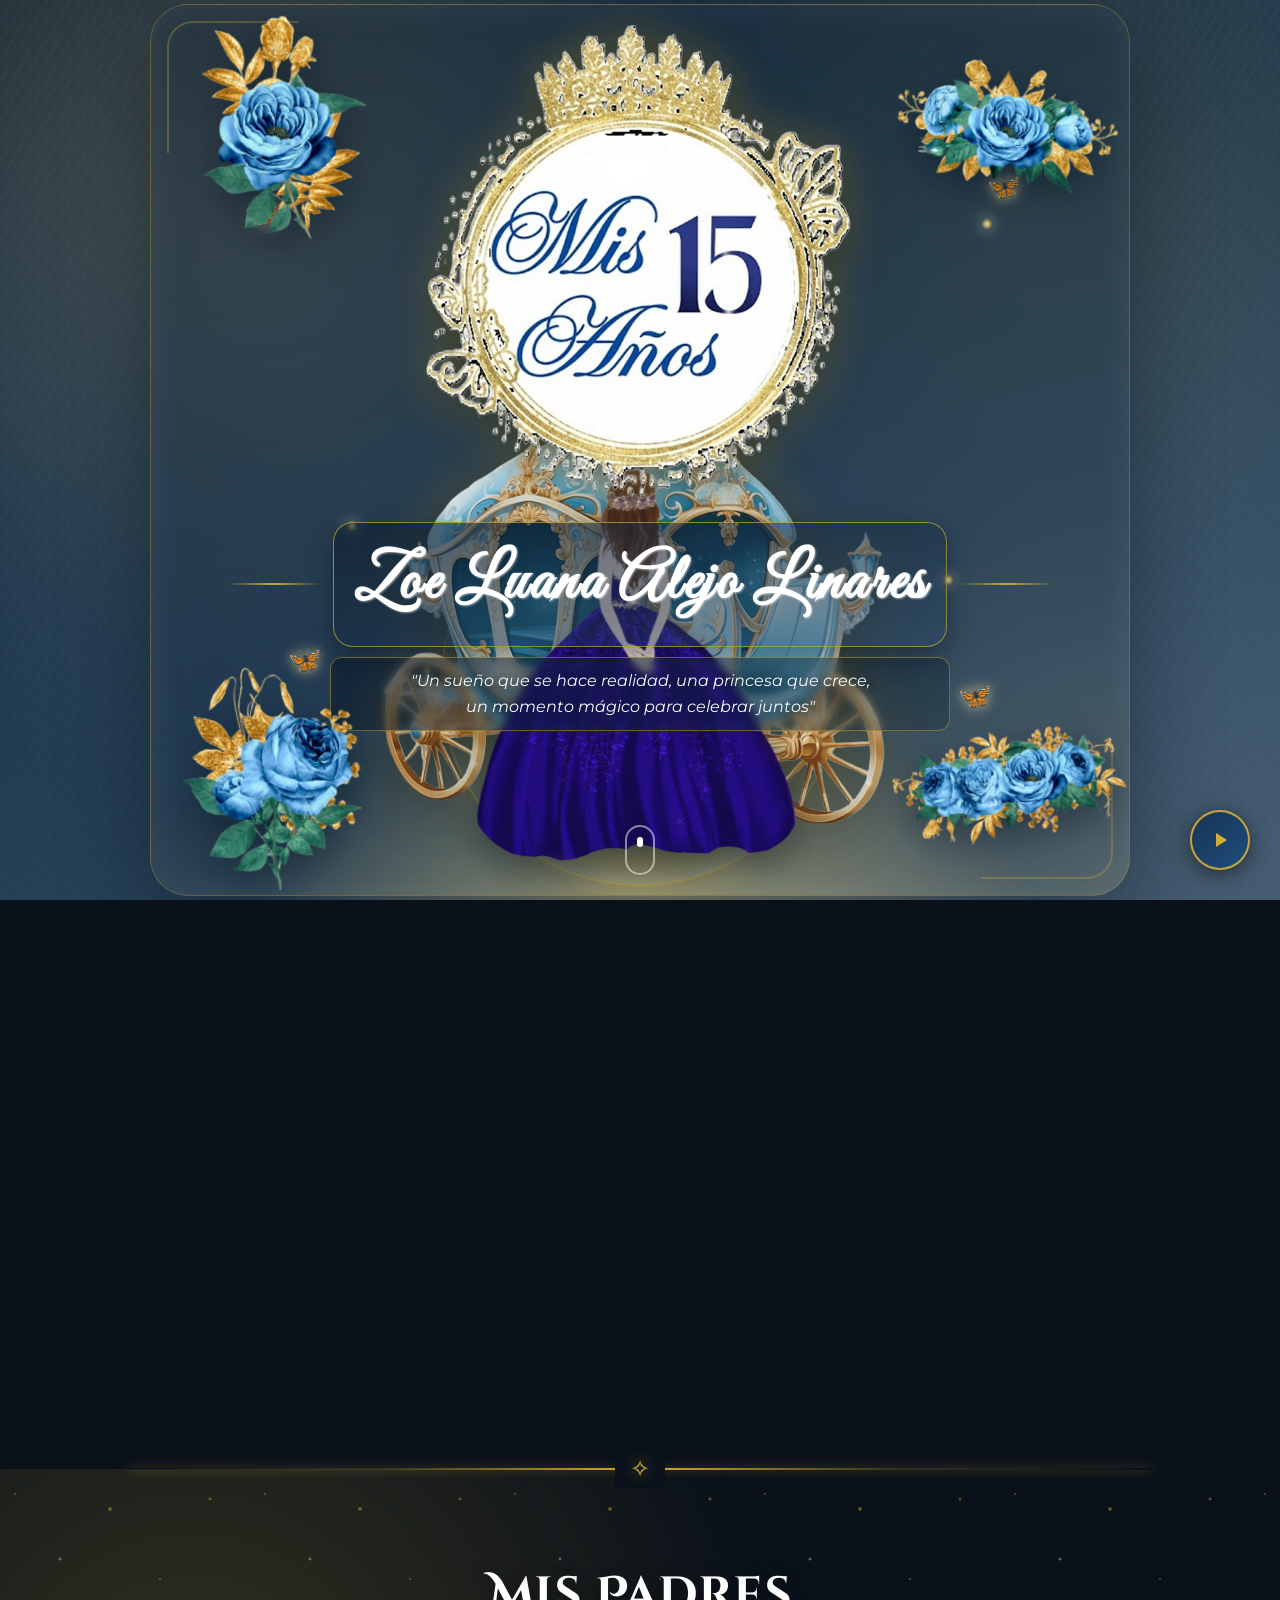
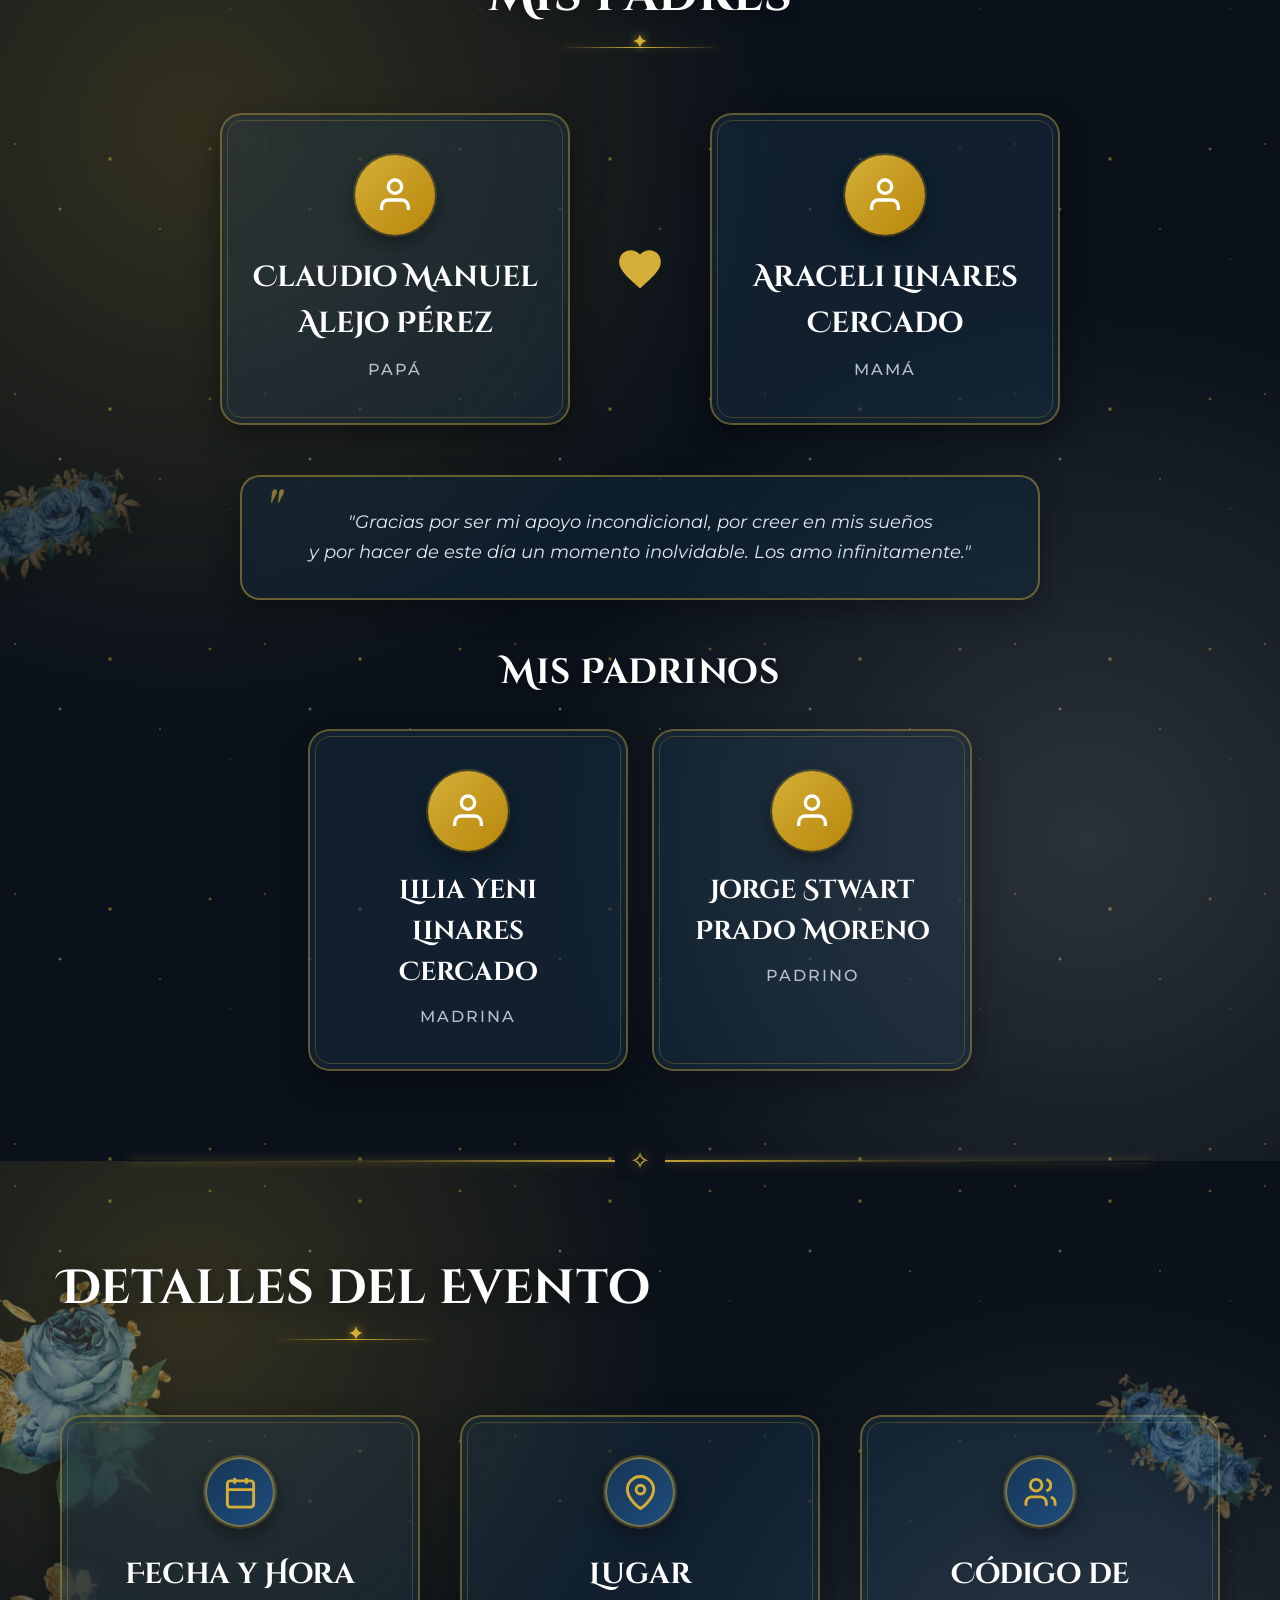
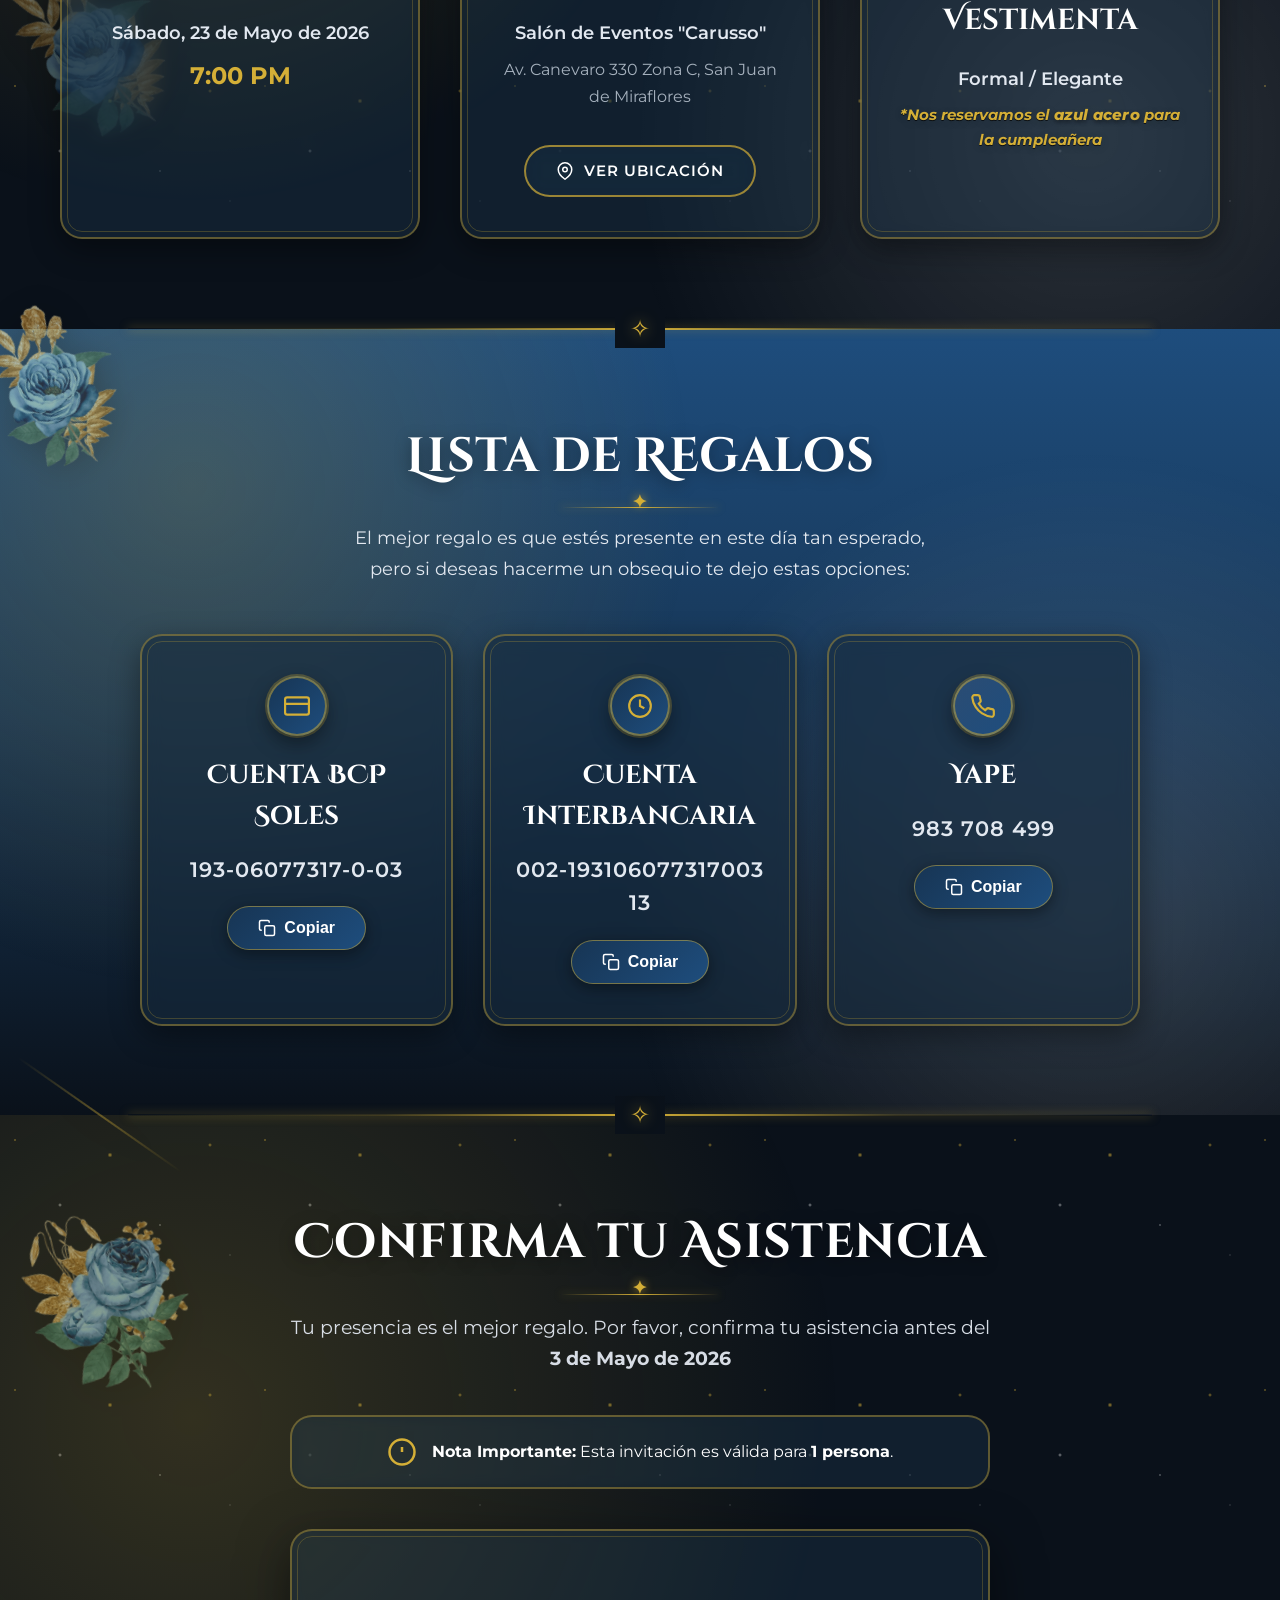
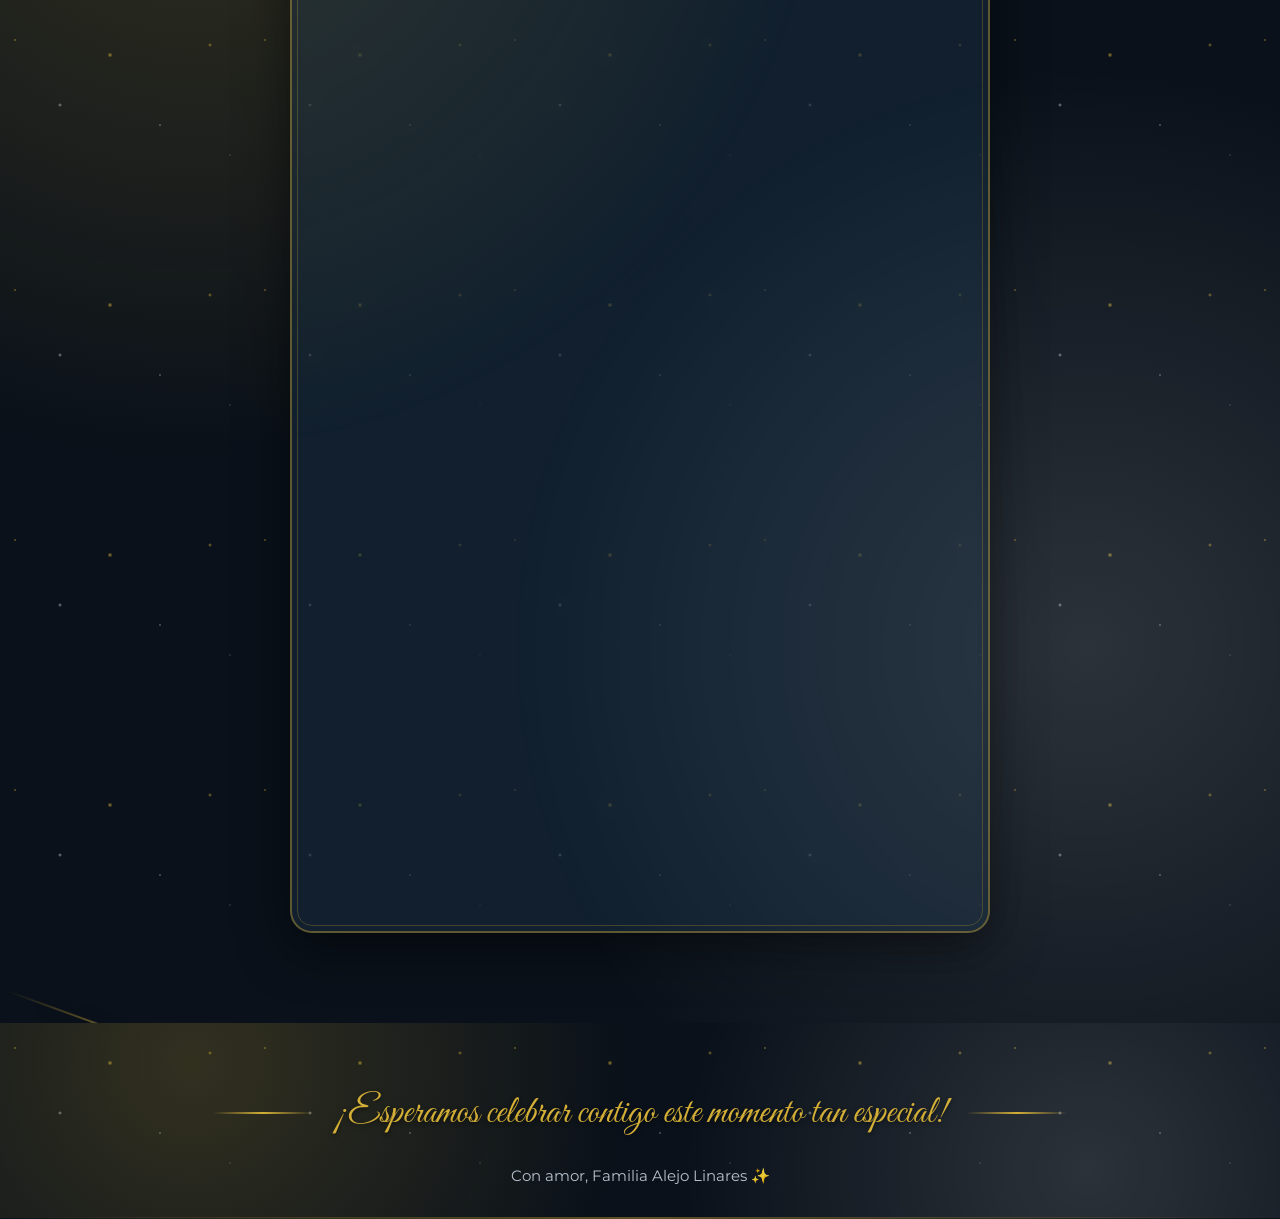
==== commit 5297cb9c: "Fix html encoding and update godparent names correctly" ====
--- a/1.html
+++ b/1.html
@@ -1,13 +1,13 @@
-﻿<!DOCTYPE html>
+<!DOCTYPE html>
 <html lang="es">
 <head>
     <meta charset="UTF-8">
     <meta name="viewport" content="width=device-width, initial-scale=1.0">
-    <title>Mis 15 AÃ±os - InvitaciÃ³n</title>
+    <title>Mis 15 Años - Invitación</title>
     <link rel="stylesheet" href="styles.css">
     <link rel="preconnect" href="https://fonts.googleapis.com">
     <link rel="preconnect" href="https://fonts.gstatic.com" crossorigin>
-<link href="https://fonts.googleapis.com/css2?family=Cinzel+Decorative:wght@400;700;900&family=Great+Vibes&family=Montserrat:wght@300;400;500;600;700&family=Playfair+Display:wght@400;700;800;900&display=swap" rel="stylesheet">
+    <link href="https://fonts.googleapis.com/css2?family=Cinzel+Decorative:wght@400;700;900&family=Great+Vibes&family=Montserrat:wght@300;400;500;600;700&family=Playfair+Display:wght@400;700;800;900&display=swap" rel="stylesheet">
     <link rel="preload" as="image" href="images/Logo.png" fetchpriority="high">
     <link rel="preload" as="image" href="images/carroza.png" fetchpriority="high">
     <link rel="preload" as="image" href="images/chica%20con%20vestido.png" fetchpriority="high">
@@ -17,7 +17,7 @@
     <audio id="background-music" loop>
         <source src="music/background.mp3" type="audio/mpeg">
     </audio>
-    <button id="music-toggle" class="music-toggle" aria-label="Controlar mÃºsica">
+    <button id="music-toggle" class="music-toggle" aria-label="Controlar música">
         <svg class="play-icon" viewBox="0 0 24 24" fill="currentColor">
             <path d="M8 5v14l11-7z"/>
         </svg>
@@ -33,15 +33,15 @@
             <div class="floral-decoration top-left"></div>
             <div class="floral-decoration top-right"></div>
             <div class="hero-text">
-                <img src="images/Logo.png" alt="Mis 15 aÃ±os" class="hero-logo fade-in" fetchpriority="high" decoding="async">
+                <img src="images/Logo.png" alt="Mis 15 años" class="hero-logo fade-in" fetchpriority="high" decoding="async">
                 <div class="name-container fade-in-delay-2">
                     <div class="decorative-line"></div>
                     <h3 class="birthday-name">Zoe Luana Alejo Linares</h3>
                     <div class="decorative-line"></div>
                 </div>
                 <p class="hero-quote fade-in-delay-3">
-                    "Un sueÃ±o que se hace realidad, una princesa que crece,<br>
-                    un momento mÃ¡gico para celebrar juntos"
+                    "Un sueño que se hace realidad, una princesa que crece,<br>
+                    un momento mágico para celebrar juntos"
                 </p>
             </div>
             <div class="hero-effects" aria-hidden="true">
@@ -50,10 +50,10 @@
                 <span class="sparkle sparkle-3"></span>
                 <span class="sparkle sparkle-4"></span>
                 <span class="sparkle sparkle-5"></span>
-                <span class="butterfly butterfly-1">ðŸ¦‹</span>
-                <span class="butterfly butterfly-2">ðŸ¦‹</span>
-                <span class="butterfly butterfly-3">ðŸ¦‹</span>
-                <span class="butterfly butterfly-4">ðŸ¦‹</span>
+                <span class="butterfly butterfly-1">🦋</span>
+                <span class="butterfly butterfly-2">🦋</span>
+                <span class="butterfly butterfly-3">🦋</span>
+                <span class="butterfly butterfly-4">🦋</span>
                 <span class="carriage-glow"></span>
                 <img src="images/carroza.png" alt="" class="hero-carriage" aria-hidden="true" fetchpriority="high" decoding="async">
                 <img src="images/chica con vestido.png" alt="" class="hero-girl" aria-hidden="true" fetchpriority="high" decoding="async">
@@ -73,7 +73,7 @@
             <div class="countdown" id="countdown">
                 <div class="countdown-item">
                     <span class="countdown-number" id="days">00</span>
-                    <span class="countdown-label">DÃ­as</span>
+                    <span class="countdown-label">Días</span>
                 </div>
                 <div class="countdown-item">
                     <span class="countdown-number" id="hours">00</span>
@@ -88,7 +88,7 @@
                     <span class="countdown-label">Segundos</span>
                 </div>
             </div>
-            <p class="countdown-message">Â¡Para la fiesta mÃ¡s esperada!</p>
+            <p class="countdown-message">¡Para la fiesta más esperada!</p>
         </div>
     </section>
 
@@ -104,8 +104,8 @@
                             <circle cx="12" cy="7" r="4"></circle>
                         </svg>
                     </div>
-                    <h3 class="parent-name">Claudio Manuel Alejo PÃ©rez</h3>
-                    <p class="parent-label">PapÃ¡</p>
+                    <h3 class="parent-name">Claudio Manuel Alejo Pérez</h3>
+                    <p class="parent-label">Papá</p>
                 </div>
                 <div class="parents-divider">
                     <svg viewBox="0 0 24 24" fill="currentColor">
@@ -120,12 +120,12 @@
                         </svg>
                     </div>
                     <h3 class="parent-name">Araceli Linares Cercado</h3>
-                    <p class="parent-label">MamÃ¡</p>
+                    <p class="parent-label">Mamá</p>
                 </div>
             </div>
             <p class="parents-quote">
-                "Gracias por ser mi apoyo incondicional, por creer en mis sueÃ±os<br>
-                y por hacer de este dÃ­a un momento inolvidable. Los amo infinitamente."
+                "Gracias por ser mi apoyo incondicional, por creer en mis sueños<br>
+                y por hacer de este día un momento inolvidable. Los amo infinitamente."
             </p>
 
             <div class="godparents-section">
@@ -172,7 +172,7 @@
                         </svg>
                     </div>
                     <h3>Fecha y Hora</h3>
-                    <p class="detail-info">SÃ¡bado, 23 de Mayo de 2026</p>
+                    <p class="detail-info">Sábado, 23 de Mayo de 2026</p>
                     <p class="detail-time">7:00 PM</p>
                 </div>
 
@@ -185,14 +185,14 @@
                         </svg>
                     </div>
                     <h3>Lugar</h3>
-                    <p class="detail-info">SalÃ³n de Eventos "Carusso"</p>
+                    <p class="detail-info">Salón de Eventos "Carusso"</p>
                     <p class="detail-address">Av. Canevaro 330 Zona C, San Juan de Miraflores</p>
                     <a href="https://www.google.com/maps/place/Recepciones+Carusso/@-12.1662904,-76.9694678,18.75z/data=!4m6!3m5!1s0x9105b8541e04063b:0xa43480377d0eee1f!8m2!3d-12.1665466!4d-76.9689418!16s%2Fg%2F11bxc6ftqn?entry=ttu&g_ep=EgoyMDI2MDEyMS4wIKXMDSoKLDEwMDc5MjA3MUgBUAM%3D" target="_blank" class="btn-secondary">
                         <svg viewBox="0 0 24 24" fill="none" stroke="currentColor" stroke-width="2">
                             <path d="M21 10c0 7-9 13-9 13s-9-6-9-13a9 9 0 0 1 18 0z"></path>
                             <circle cx="12" cy="10" r="3"></circle>
                         </svg>
-                        Ver UbicaciÃ³n
+                        Ver Ubicación
                     </a>
                 </div>
 
@@ -206,9 +206,9 @@
                             <path d="M16 3.13a4 4 0 0 1 0 7.75"></path>
                         </svg>
                     </div>
-                    <h3>CÃ³digo de Vestimenta</h3>
+                    <h3>Código de Vestimenta</h3>
                     <p class="detail-info">Formal / Elegante</p>
-                    <p class="detail-note">*Nos reservamos el <span class="steel-highlight">azul acero</span> para la cumpleaÃ±era</p>
+                    <p class="detail-note">*Nos reservamos el <span class="steel-highlight">azul acero</span> para la cumpleañera</p>
                 </div>
             </div>
         </div>
@@ -219,7 +219,7 @@
         <div class="container">
             <h2 class="section-title">Lista de Regalos</h2>
             <p class="registry-description">
-                El mejor regalo es que estÃ©s presente en este dÃ­a tan esperado, pero si deseas hacerme un obsequio te dejo estas opciones:
+                El mejor regalo es que estés presente en este día tan esperado, pero si deseas hacerme un obsequio te dejo estas opciones:
             </p>
             
             <div class="registry-grid">
@@ -298,12 +298,12 @@
                         <line x1="12" y1="8" x2="12" y2="12"></line>
                         <line x1="12" y1="16" x2="12.01" y2="16"></line>
                     </svg>
-                    <p><strong>Nota Importante:</strong> Esta invitaciÃ³n es vÃ¡lida para <strong>1 persona</strong>.</p>
+                    <p><strong>Nota Importante:</strong> Esta invitación es válida para <strong>1 persona</strong>.</p>
                 </div>
 
                 <!-- Embedded Google Form -->
                 <div class="form-container">
-                    <iframe src="https://docs.google.com/forms/d/e/1FAIpQLSfX8JyVcoQo_DBezFgRnjNlsVdcyi7wbqnuCx07O2chSOYLpQ/viewform?embedded=true" width="640" height="748" frameborder="0" marginheight="0" marginwidth="0" loading="lazy" referrerpolicy="no-referrer">Cargandoâ€¦</iframe>
+                    <iframe src="https://docs.google.com/forms/d/e/1FAIpQLSfX8JyVcoQo_DBezFgRnjNlsVdcyi7wbqnuCx07O2chSOYLpQ/viewform?embedded=true" width="640" height="748" frameborder="0" marginheight="0" marginwidth="0" loading="lazy" referrerpolicy="no-referrer">Cargando…</iframe>
                 </div>
             </div>
         </div>
@@ -314,10 +314,10 @@
         <div class="container">
             <div class="footer-content">
                 <div class="footer-decoration"></div>
-                <p class="footer-text">Â¡Esperamos celebrar contigo este momento tan especial!</p>
+                <p class="footer-text">¡Esperamos celebrar contigo este momento tan especial!</p>
                 <div class="footer-decoration"></div>
             </div>
-            <p class="footer-copyright">Con amor, Familia Alejo Linares âœ¨</p>
+            <p class="footer-copyright">Con amor, Familia Alejo Linares ✨</p>
         </div>
     </footer>
 
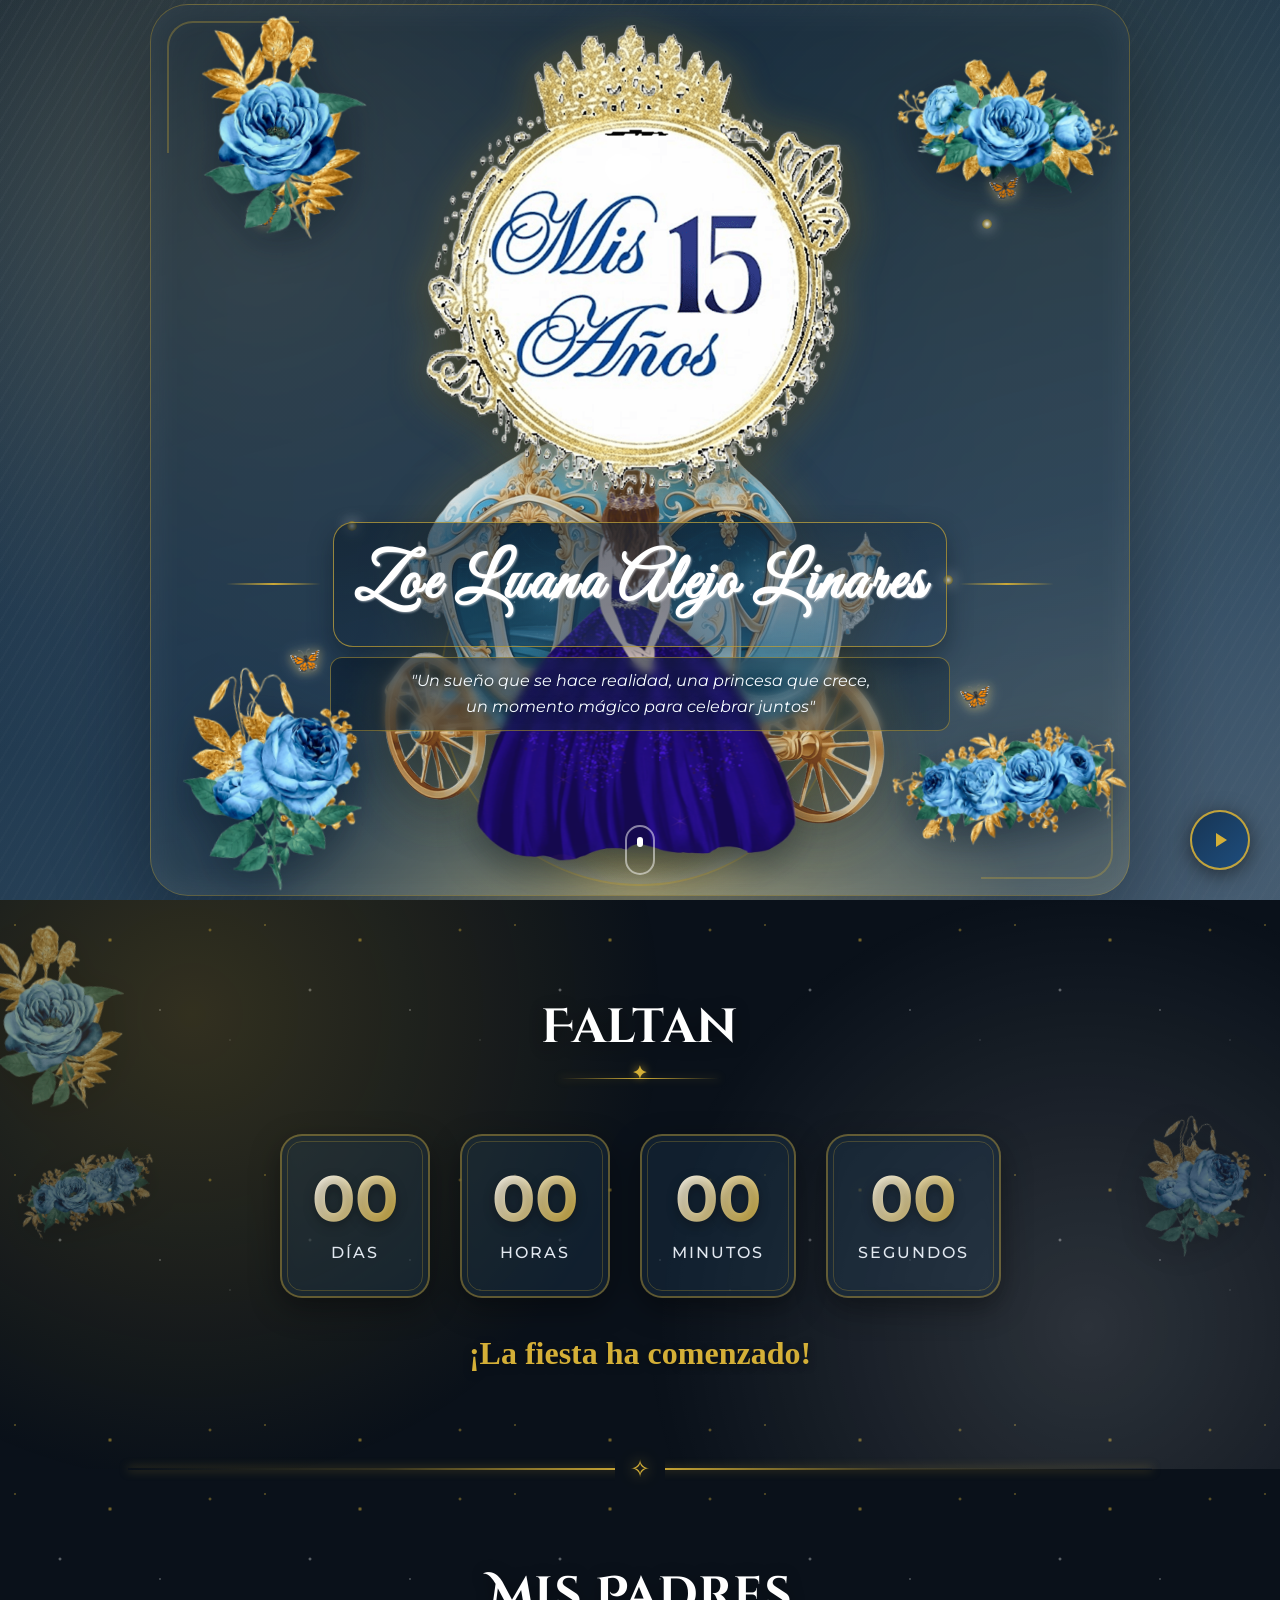
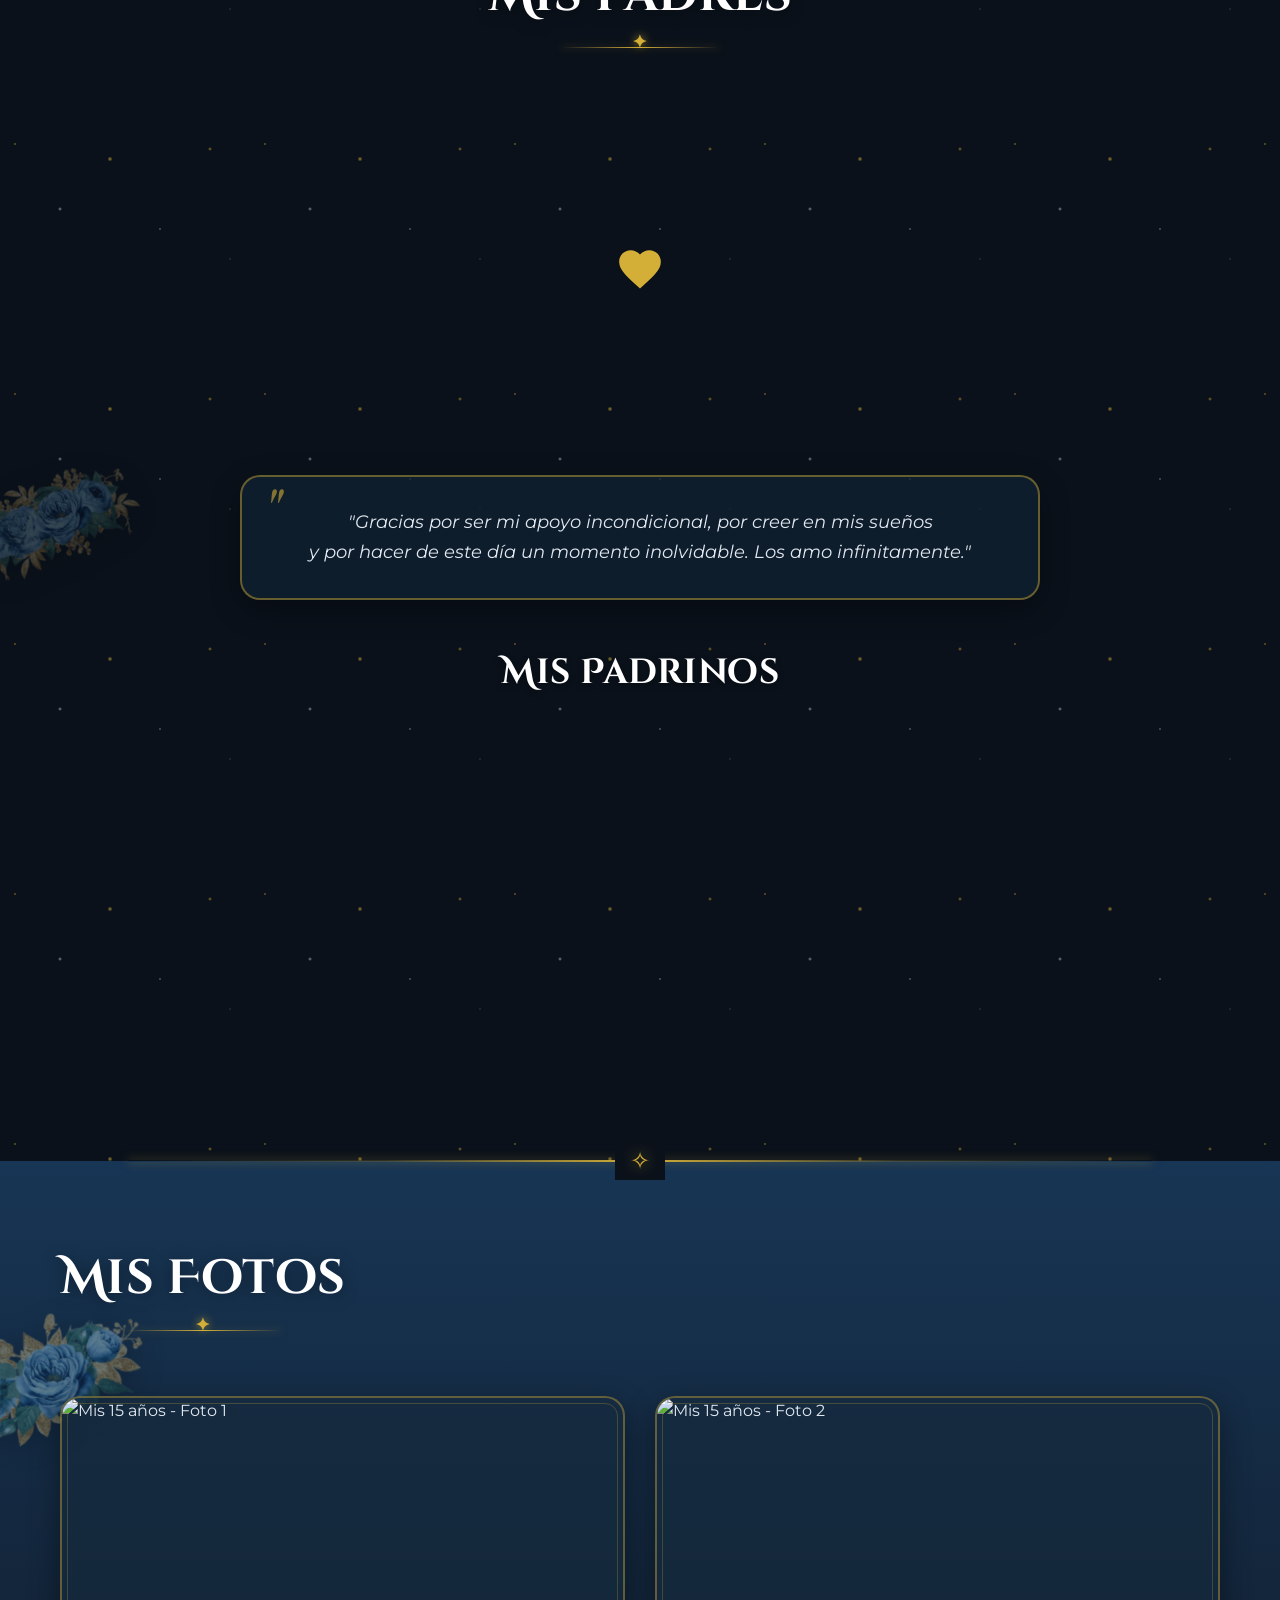
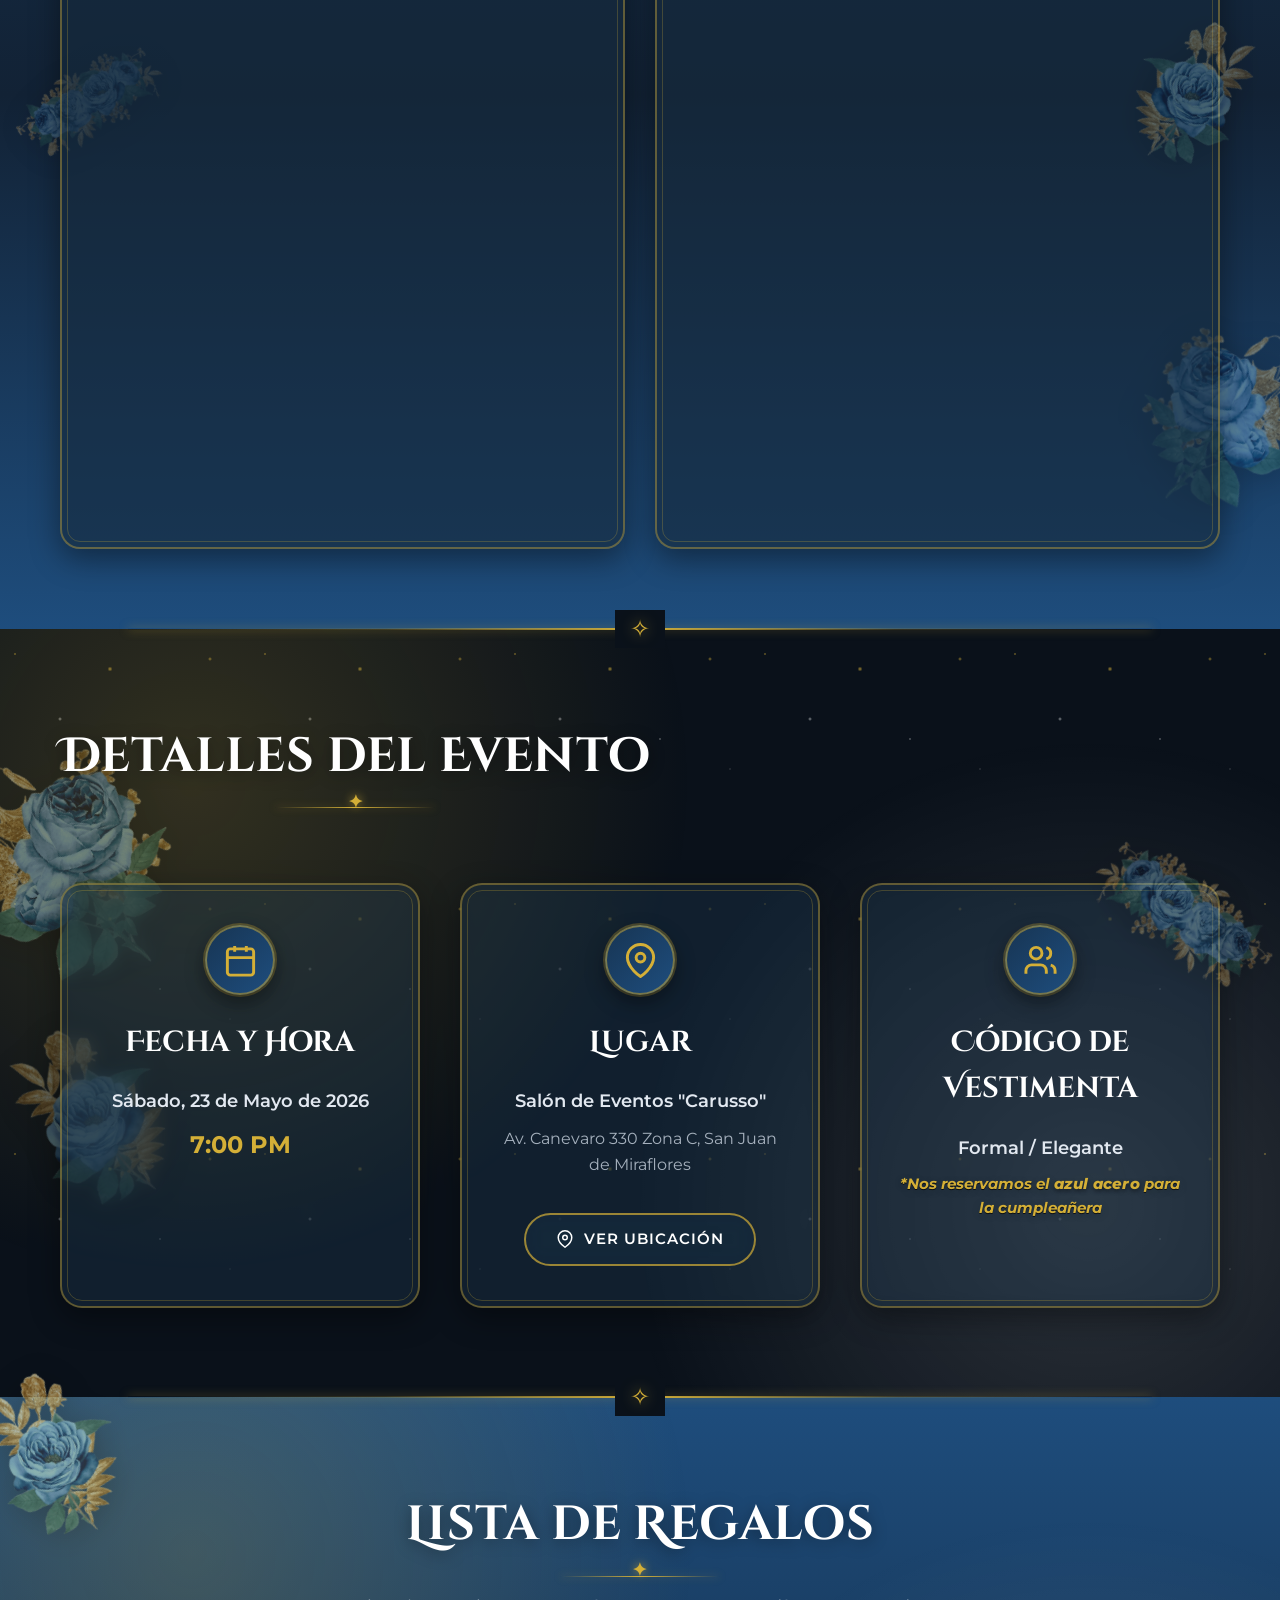
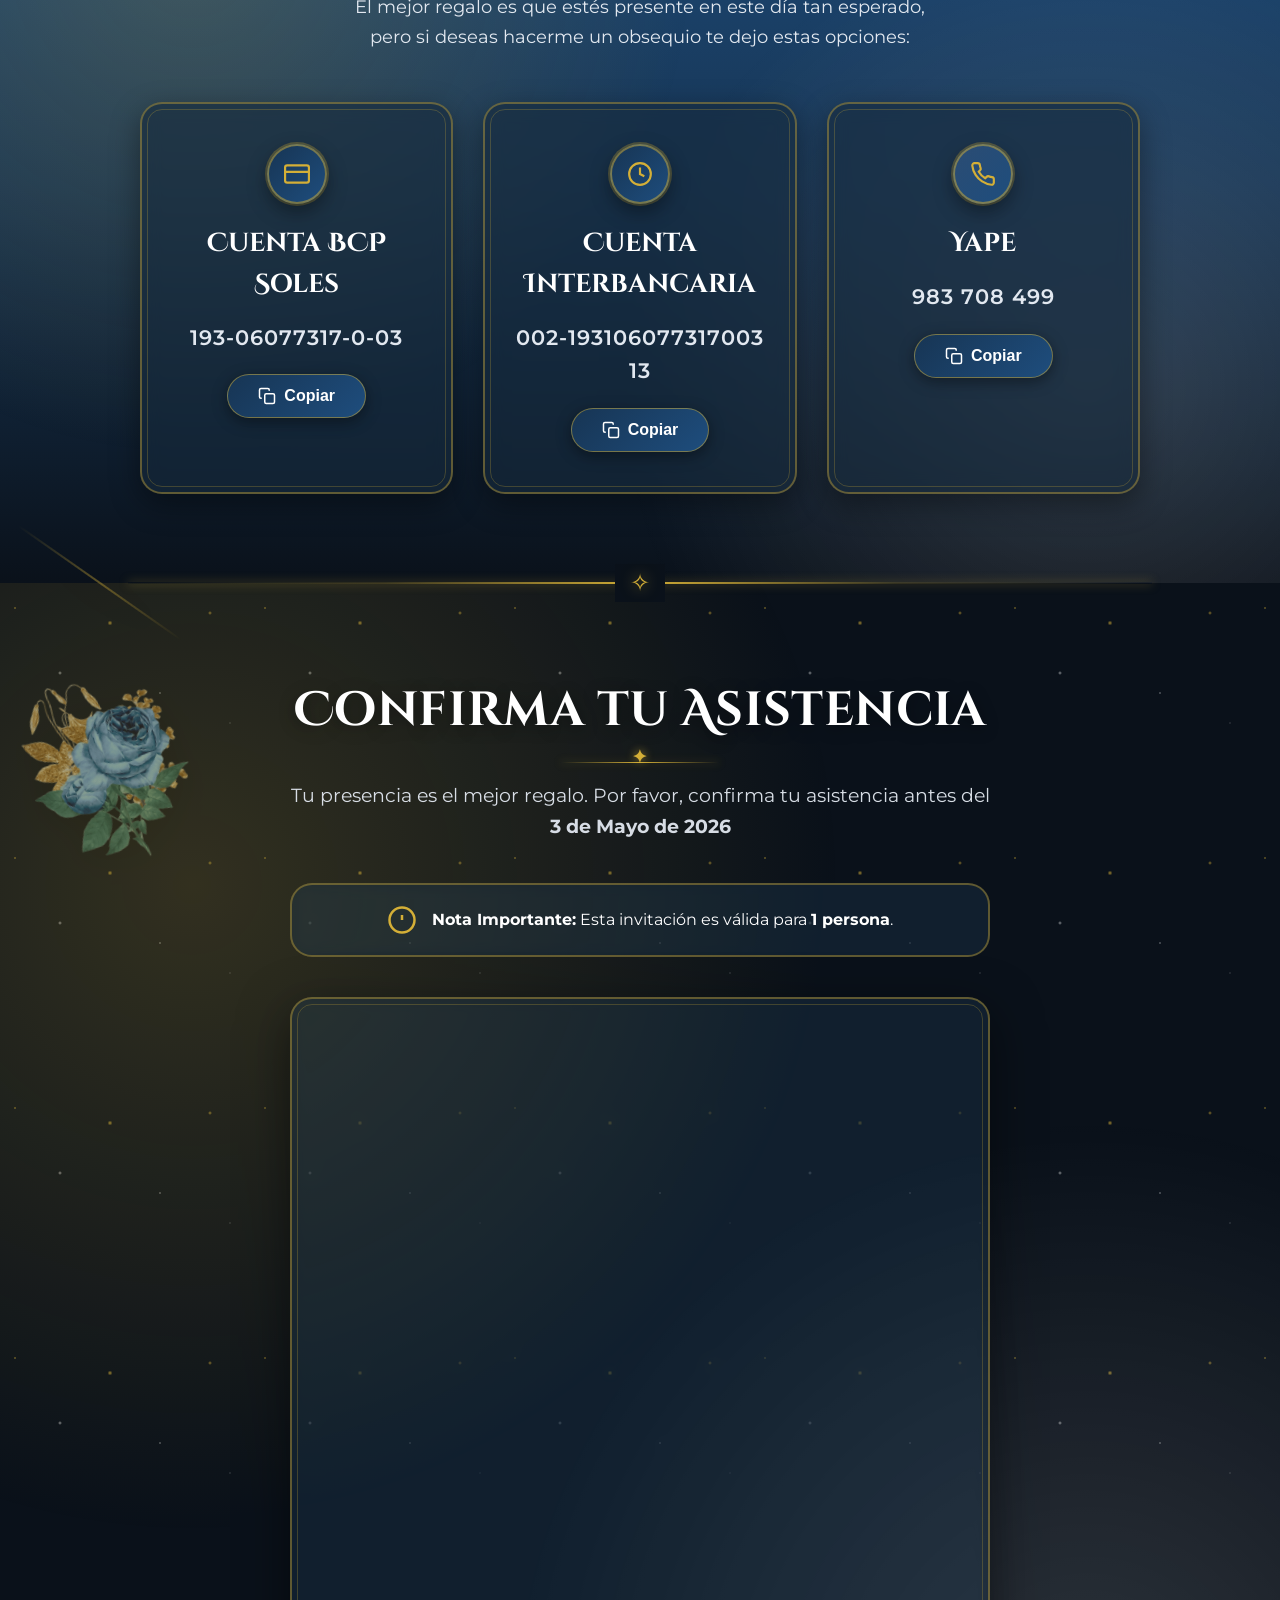
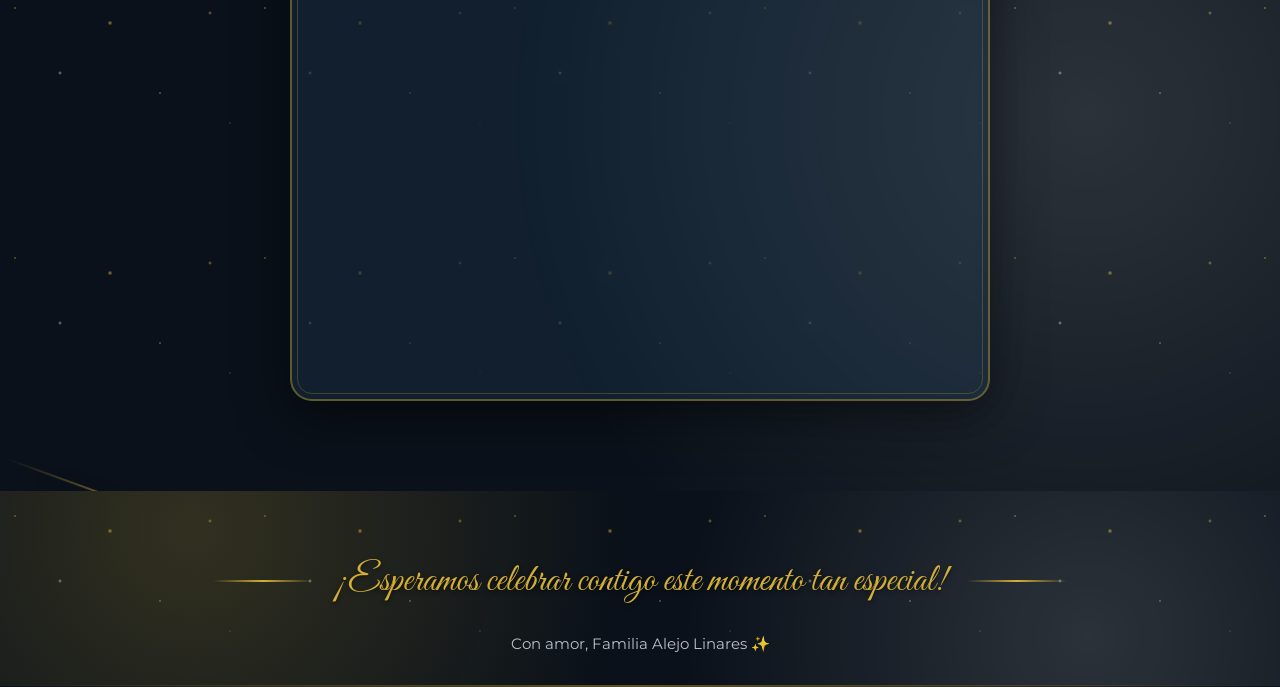
==== commit a467695a: "Add photo gallery section with quinceañera1 and quinceañera2" ====
--- a/1.html
+++ b/1.html
@@ -156,6 +156,21 @@
         </div>
     </section>
 
+    <!-- Sección de Fotos -->
+    <section class="photo-gallery" id="fotos">
+        <div class="container">
+            <h2 class="section-title">Mis Fotos</h2>
+            <div class="gallery-grid">
+                <div class="photo-card">
+                    <img src="images/quincea%C3%B1era1.jpeg" alt="Mis 15 años - Foto 1" class="photo-img">
+                </div>
+                <div class="photo-card">
+                    <img src="images/quincea%C3%B1era2.jpeg" alt="Mis 15 años - Foto 2" class="photo-img">
+                </div>
+            </div>
+        </div>
+    </section>
+
     <!-- Event Details Section -->
     <section class="event-details" id="detalles">
         <div class="container">
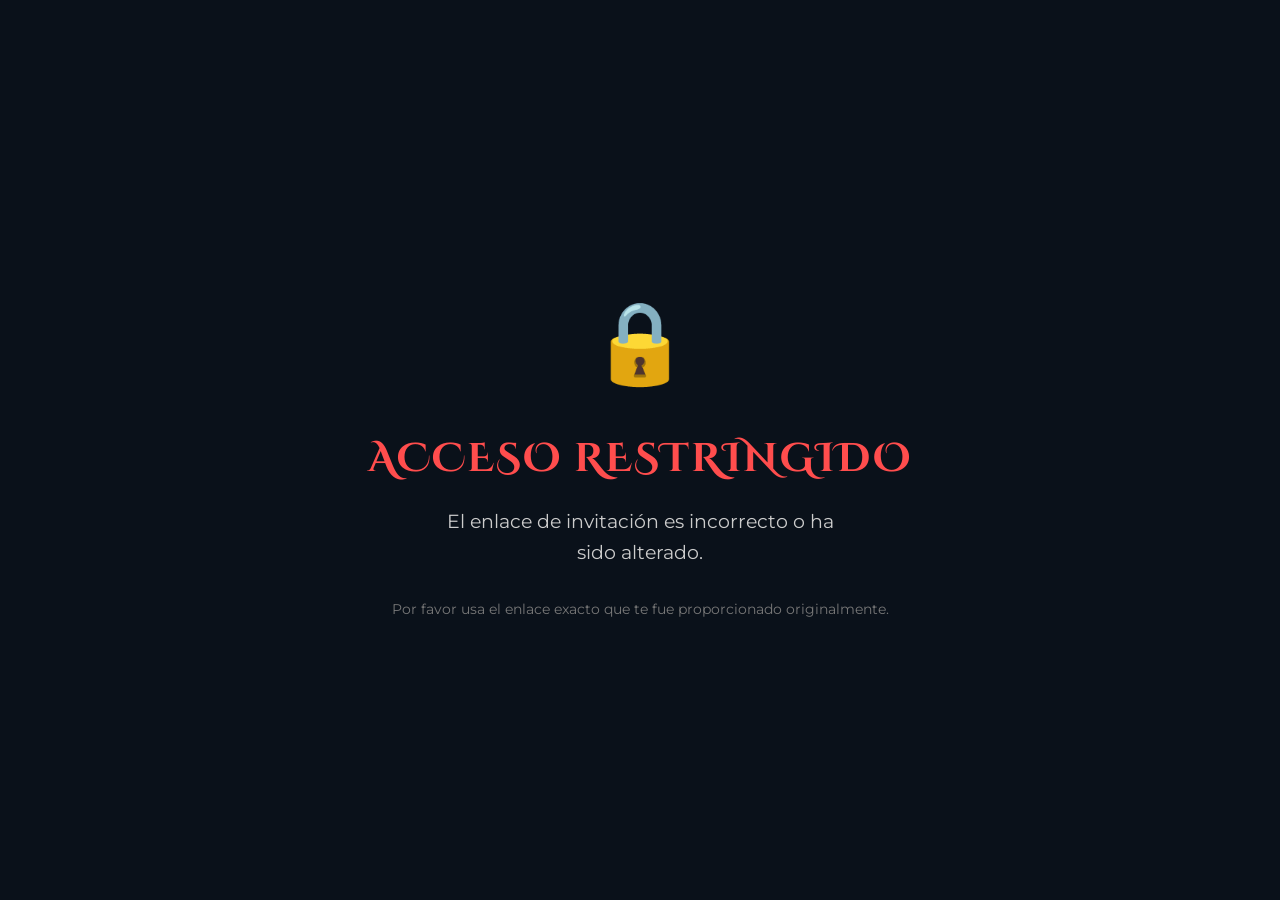
==== commit 499653a3: "Remove quinceañera2 from photo gallery in all pages" ====
--- a/1.html
+++ b/1.html
@@ -164,9 +164,6 @@
                 <div class="photo-card">
                     <img src="images/quincea%C3%B1era1.jpeg" alt="Mis 15 años - Foto 1" class="photo-img">
                 </div>
-                <div class="photo-card">
-                    <img src="images/quincea%C3%B1era2.jpeg" alt="Mis 15 años - Foto 2" class="photo-img">
-                </div>
             </div>
         </div>
     </section>
--- a/styles.css
+++ b/styles.css
@@ -942,7 +942,10 @@
     overflow: hidden;
     box-shadow: 0 10px 30px rgba(0, 0, 0, 0.4);
     transition: transform 0.3s ease;
-    aspect-ratio: 3/4;
+    aspect-ratio: 3/4; /* Vuelve a usar el mismo tamaño para ambas */
+    display: flex;
+    align-items: center;
+    justify-content: center;
     background: rgba(23, 42, 60, 0.6);
     border: 2px solid rgba(212, 175, 55, 0.4);
 }
@@ -956,7 +959,8 @@
 .photo-img {
     width: 100%;
     height: 100%;
-    object-fit: cover;
+    object-fit: cover; /* Llenar la tarjeta */
+    object-position: center top; /* Mantener la parte superior (la cabeza) siempre visible */
     display: block;
 }
 
